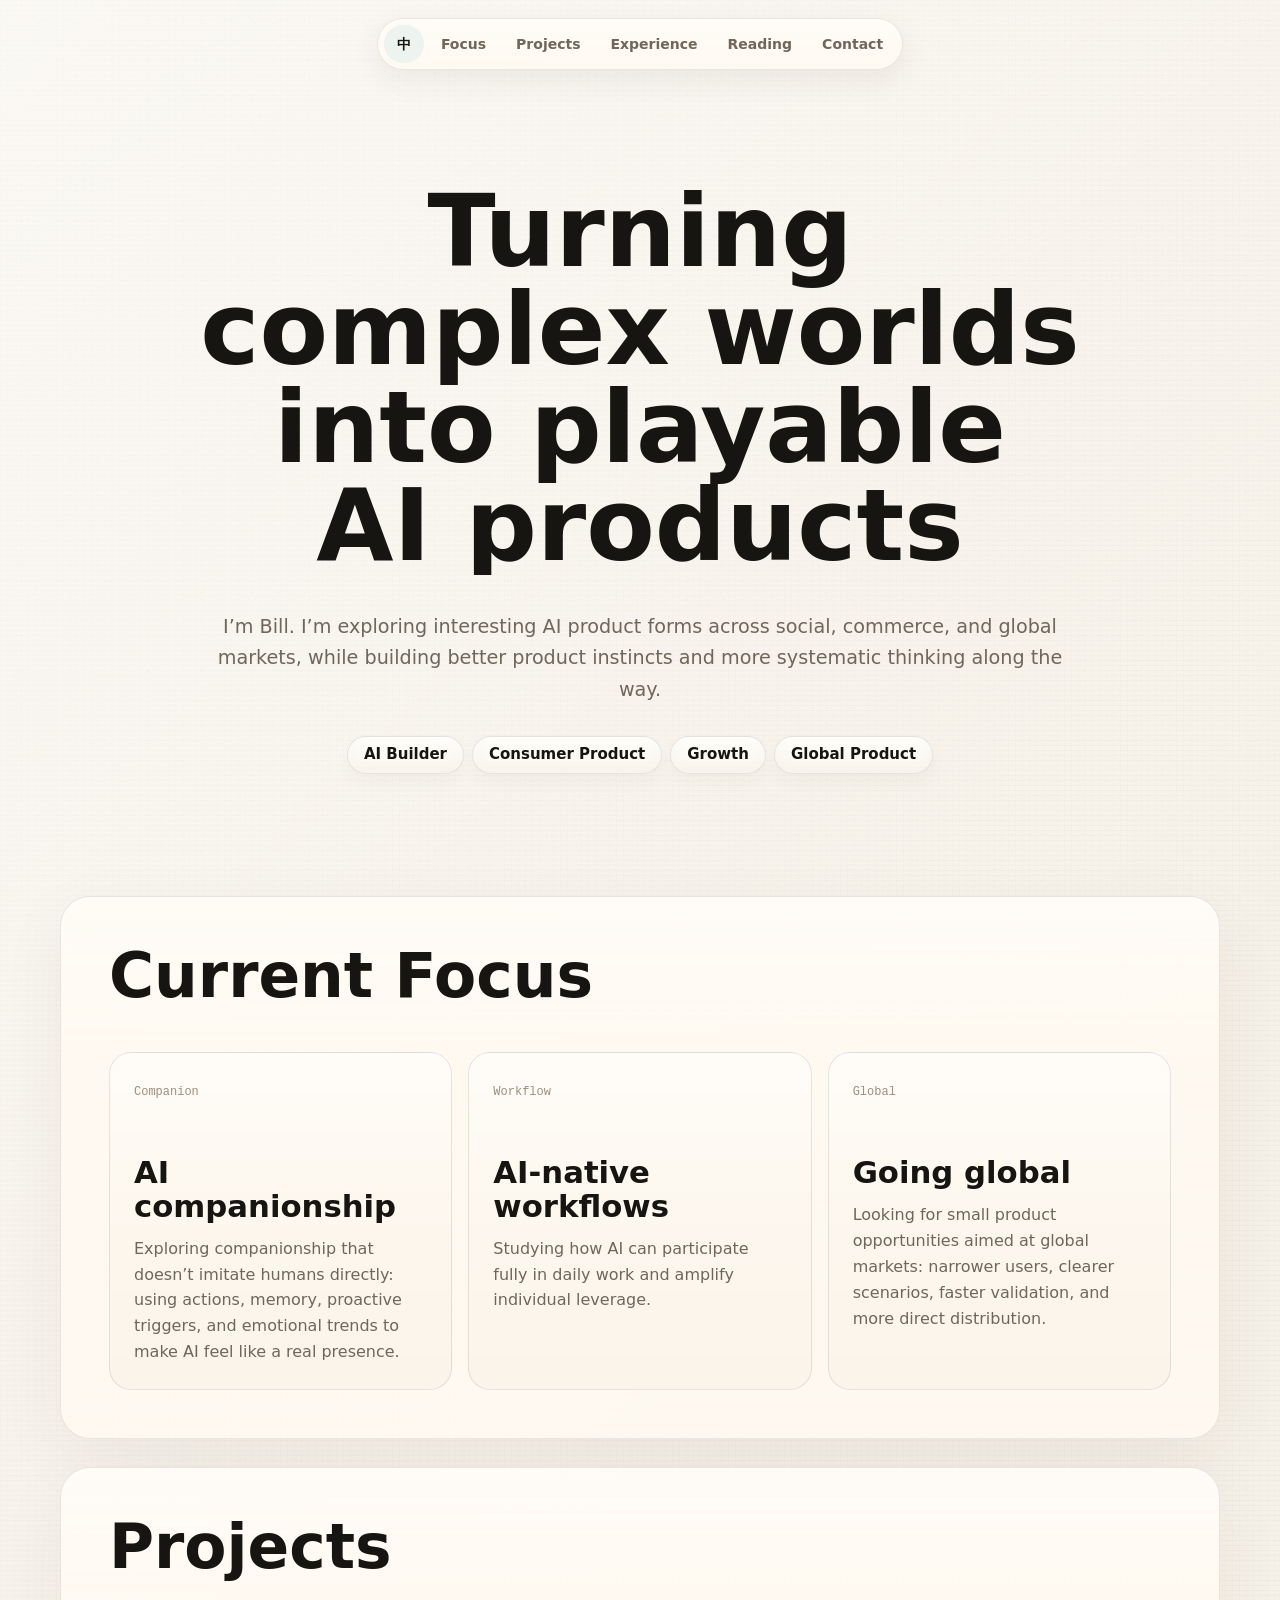
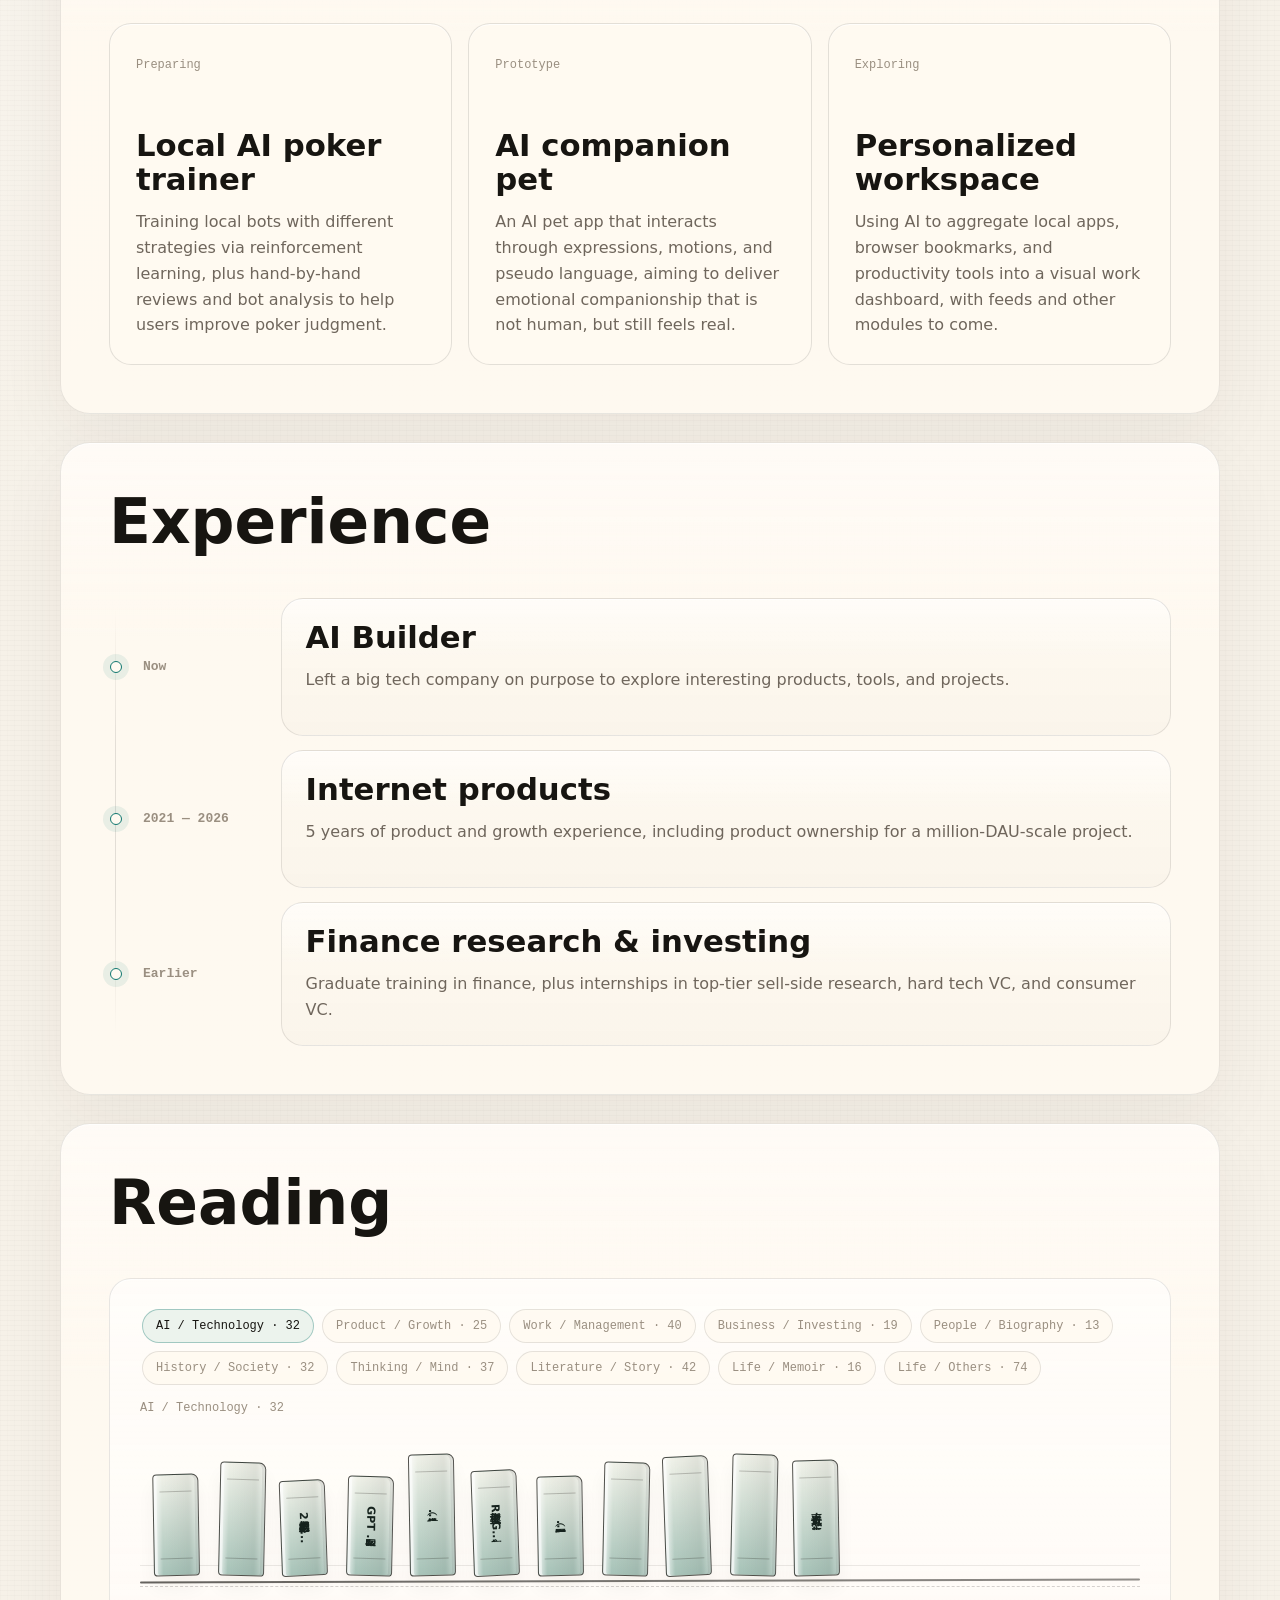
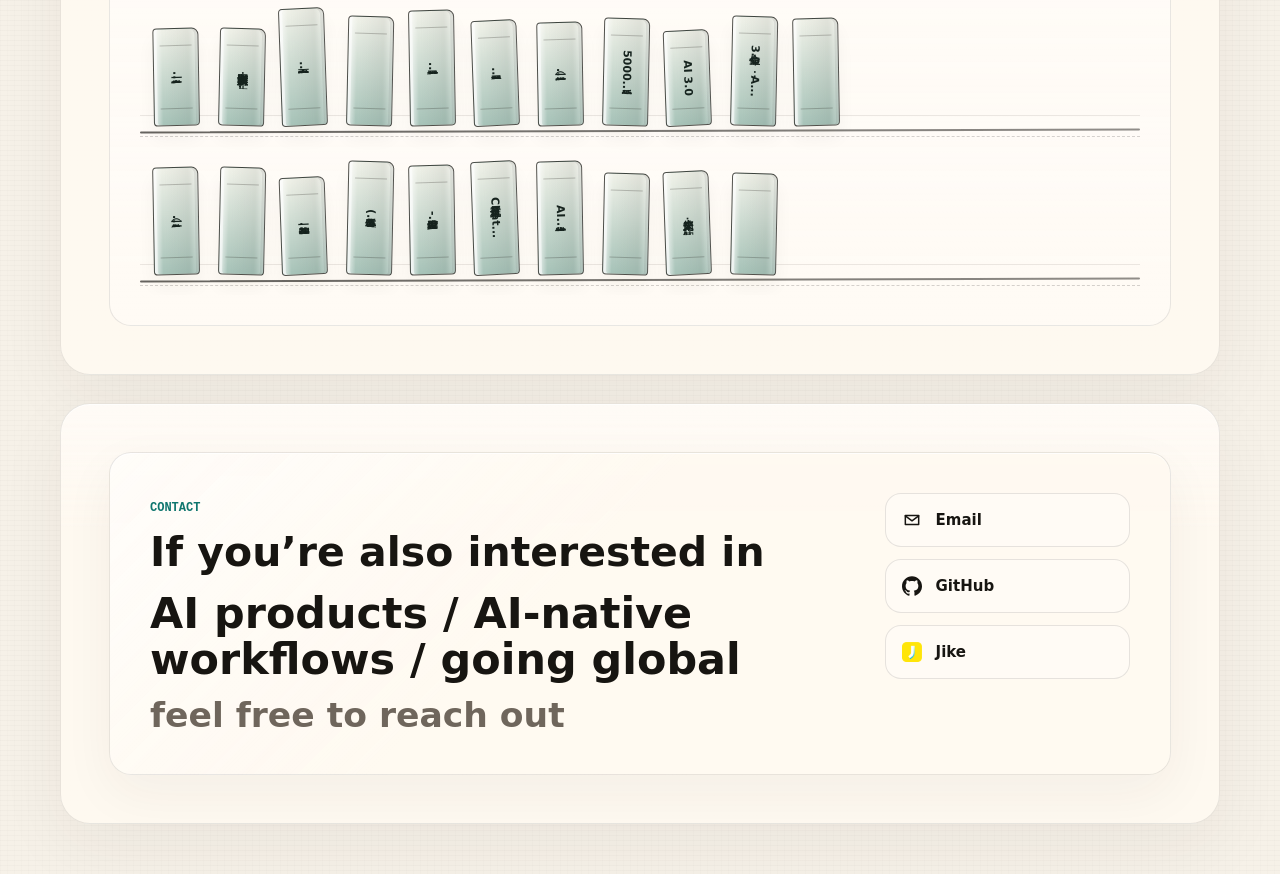
==== en/index.html @ 2a7257c2 "Add bilingual personal site" ====
<!doctype html>
<html lang="en">
  <head>
    <meta charset="utf-8">
    <meta name="viewport" content="width=device-width, initial-scale=1">
    <title>Bill</title>
    <meta name="description" content="Bill's personal site: AI product experiments, current focus, projects, reading, and working systems.">
    <meta name="theme-color" content="#f4f1ea">
    <meta property="og:title" content="Bill">
    <meta property="og:description" content="AI product experiments, current focus, projects, reading, and working systems.">
    <meta property="og:type" content="website">
    <meta property="og:url" content="https://billxfan.com/en/">
    <link rel="canonical" href="https://billxfan.com/en/">
    <link rel="alternate" hreflang="zh-CN" href="https://billxfan.com/">
    <link rel="alternate" hreflang="en" href="https://billxfan.com/en/">
    <link rel="icon" href="../assets/favicon-bill.svg?v=3" type="image/svg+xml">
    <link rel="stylesheet" href="../assets/styles.css?v=20260521-17">
    <script>
      const siteUrl = new URL(window.location.pathname.replace(/\/?$/, "/"), window.location.origin).href;
      document.querySelector('meta[property="og:url"]')?.setAttribute("content", siteUrl);
      document.querySelector('link[rel="canonical"]')?.setAttribute("href", siteUrl);
    </script>
    <script src="../assets/reading-data.js?v=20260521-14" defer></script>
    <script src="../assets/site.js?v=20260523-6" defer></script>
  </head>
  <body class="home-page" data-lang="en">
    <a class="skip-link" href="#main">Skip to content</a>
    <header class="site-header" data-elevates>
      <nav class="nav-shell nav-minimal" aria-label="Main navigation">
        <button class="menu-toggle" type="button" aria-label="Open navigation" aria-expanded="false" data-menu-toggle>
          <span></span>
          <span></span>
        </button>
        <div class="nav-links" data-nav-links>
          <button class="nav-lang-toggle" type="button" data-lang-toggle aria-label="切换到 中文">中</button>
          <a href="#focus">Focus</a>
          <a href="#projects">Projects</a>
          <a href="#experience">Experience</a>
          <a href="#reading">Reading</a>
          <a href="#contact">Contact</a>
        </div>
      </nav>
    </header>

    <main id="main" class="home-shell">
      <section class="pure-hero container reveal">
        <div class="hero-inner">
          <h1 class="shimmer-title">Turning complex worlds into playable AI products</h1>
          <p>I’m Bill. I’m exploring interesting AI product forms across social, commerce, and global markets, while building better product instincts and more systematic thinking along the way.</p>
          <div class="tag-list" aria-label="Personal tags">
            <span>AI Builder</span>
            <span>Consumer Product</span>
            <span>Growth</span>
            <span>Global Product</span>
          </div>
        </div>
      </section>

      <section id="focus" class="feature-block container reveal">
        <div class="block-head"><div><h2>Current Focus</h2></div></div>
        <div class="card-grid three">
          <article class="content-card">
            <span class="card-label">Companion</span>
            <h2>AI companionship</h2>
            <p>Exploring companionship that doesn’t imitate humans directly: using actions, memory, proactive triggers, and emotional trends to make AI feel like a real presence.</p>
          </article>
          <article class="content-card">
            <span class="card-label">Workflow</span>
            <h2>AI-native workflows</h2>
            <p>Studying how AI can participate fully in daily work and amplify individual leverage.</p>
          </article>
          <article class="content-card">
            <span class="card-label">Global</span>
            <h2>Going global</h2>
            <p>Looking for small product opportunities aimed at global markets: narrower users, clearer scenarios, faster validation, and more direct distribution.</p>
          </article>
        </div>
      </section>

      <section id="projects" class="feature-block container reveal">
        <div class="block-head"><div><h2>Projects</h2></div></div>
        <div class="card-grid projects">
          <article class="content-card project-card">
            <span class="card-label">Preparing</span>
            <h2>Local AI poker trainer</h2>
            <p>Training local bots with different strategies via reinforcement learning, plus hand-by-hand reviews and bot analysis to help users improve poker judgment.</p>
          </article>
          <article class="content-card project-card">
            <span class="card-label">Prototype</span>
            <h2>AI companion pet</h2>
            <p>An AI pet app that interacts through expressions, motions, and pseudo language, aiming to deliver emotional companionship that is not human, but still feels real.</p>
          </article>
          <article class="content-card project-card">
            <span class="card-label">Exploring</span>
            <h2>Personalized workspace</h2>
            <p>Using AI to aggregate local apps, browser bookmarks, and productivity tools into a visual work dashboard, with feeds and other modules to come.</p>
          </article>
        </div>
      </section>

      <section id="experience" class="feature-block container reveal">
        <div class="block-head"><div><h2>Experience</h2></div></div>
        <div class="vertical-timeline">
          <article class="timeline-item">
            <time>Now</time>
            <div class="content-card experience-card">
              <h2>AI Builder</h2>
              <p>Left a big tech company on purpose to explore interesting products, tools, and projects.</p>
            </div>
          </article>
          <article class="timeline-item">
            <time>2021 — 2026</time>
            <div class="content-card experience-card">
              <h2>Internet products</h2>
              <p>5 years of product and growth experience, including product ownership for a million-DAU-scale project.</p>
            </div>
          </article>
          <article class="timeline-item">
            <time>Earlier</time>
            <div class="content-card experience-card">
              <h2>Finance research & investing</h2>
              <p>Graduate training in finance, plus internships in top-tier sell-side research, hard tech VC, and consumer VC.</p>
            </div>
          </article>
        </div>
      </section>

      <section id="reading" class="feature-block reading-block container reveal">
        <div class="block-head"><div><h2>Reading</h2></div></div>
        <div class="reading-layout">
          <div class="reading-shelf" aria-label="Reading categories and books" data-reading-shelf>
            <div class="shelf-empty">Finished books are being organized</div>
          </div>
          <aside class="reading-card" data-reading-card aria-live="polite" hidden>
            <div class="reading-card-top">
              <div>
                <h3 data-reading-title></h3>
                <p data-reading-author></p>
                <em data-reading-meta></em>
              </div>
              <button class="note-close" type="button" aria-label="Close note card" data-note-close>×</button>
            </div>
            <div class="reading-note-scroll">
              <blockquote data-reading-note></blockquote>
            </div>
            <div class="note-controls">
              <button type="button" aria-label="Previous note" data-note-prev>←</button>
              <span data-note-count>1 / 1</span>
              <button type="button" aria-label="Next note" data-note-next>→</button>
            </div>
          </aside>
        </div>
      </section>

      <section id="contact" class="feature-block contact-block container reveal">
        <div class="contact-panel">
          <div>
            <span>Contact</span>
            <h2 class="contact-copy">
              <span>If you’re also interested in</span>
              <strong>AI products / AI-native workflows / going global</strong>
              <em>feel free to reach out</em>
            </h2>
          </div>
          <div class="contact-links icon-links">
            <a href="mailto:billxfan@gmail.com">
              <svg viewBox="0 0 24 24" aria-hidden="true"><path d="M4 6.5h16v11H4z"/><path d="m4 7 8 6 8-6"/></svg>
              Email
            </a>
            <a href="https://github.com/billxfan" rel="noreferrer">
              <svg class="brand-icon" viewBox="0 0 24 24" aria-hidden="true"><path d="M12 .297c-6.63 0-12 5.373-12 12 0 5.303 3.438 9.8 8.205 11.385.6.113.82-.258.82-.577 0-.285-.01-1.04-.015-2.04-3.338.724-4.042-1.61-4.042-1.61C4.422 18.07 3.633 17.7 3.633 17.7c-1.087-.744.084-.729.084-.729 1.205.084 1.838 1.236 1.838 1.236 1.07 1.835 2.809 1.305 3.495.998.108-.776.417-1.305.76-1.605-2.665-.3-5.466-1.332-5.466-5.93 0-1.31.465-2.38 1.235-3.22-.135-.303-.54-1.523.105-3.176 0 0 1.005-.322 3.3 1.23.96-.267 1.98-.399 3-.405 1.02.006 2.04.138 3 .405 2.28-1.552 3.285-1.23 3.285-1.23.645 1.653.24 2.873.12 3.176.765.84 1.23 1.91 1.23 3.22 0 4.61-2.805 5.625-5.475 5.92.42.36.81 1.096.81 2.22 0 1.606-.015 2.896-.015 3.286 0 .315.21.69.825.57C20.565 22.092 24 17.592 24 12.297c0-6.627-5.373-12-12-12"/></svg>
              GitHub
            </a>
            <a href="https://web.okjike.com/u/EE0752A1-158C-4353-B439-1A51A4B9B60F" rel="noreferrer">
              <img class="brand-icon" src="../assets/jike-icon.png" alt="" aria-hidden="true">
              Jike
            </a>
          </div>
        </div>
      </section>
    </main>

  </body>
</html>
---- assets/styles.css ----
:root {
  color-scheme: light;
  --bg: #f6f1e8;
  --paper: #fffaf1;
  --surface: #fffcf6;
  --surface-soft: #efe8dc;
  --ink: #171511;
  --muted: #6f665c;
  --quiet: #9a8f81;
  --line: rgba(24, 24, 27, 0.12);
  --line-soft: rgba(24, 24, 27, 0.07);
  --accent: #0f766e;
  --accent-soft: #e5f0ec;
  --wash: #f4f4f5;
  --mint: #dcead7;
  --clay: #eed4bf;
  --butter: #efe6b8;
  --radius: 22px;
  --radius-sm: 12px;
  --max: 1160px;
  --measure: 760px;
  --ease: cubic-bezier(0.23, 1, 0.32, 1);
}

* {
  box-sizing: border-box;
  cursor: default;
}

html {
  scroll-behavior: smooth;
}

body {
  margin: 0;
  min-width: 320px;
  background:
    linear-gradient(135deg, rgba(255,255,255,0.56), transparent 42%),
    repeating-linear-gradient(0deg, rgba(23,21,17,0.018) 0 1px, transparent 1px 5px),
    repeating-linear-gradient(90deg, rgba(23,21,17,0.012) 0 1px, transparent 1px 7px),
    var(--bg);
  color: var(--ink);
  font-family: ui-sans-serif, system-ui, -apple-system, BlinkMacSystemFont, "Segoe UI", sans-serif;
  font-size: 16px;
  line-height: 1.62;
  --cursor-x: 50vw;
  --cursor-y: 50vh;
}

body::before,
body::after {
  content: "";
  position: fixed;
  inset: 0;
  z-index: 0;
  pointer-events: none;
}

body::before {
  background: radial-gradient(
    300px circle at var(--cursor-x) var(--cursor-y),
    rgba(15, 118, 110, 0.16),
    rgba(210, 185, 142, 0.1) 34%,
    transparent 68%
  );
  opacity: 0;
  transition: opacity 180ms var(--ease);
  mix-blend-mode: normal;
}

body::after {
  opacity: 0.18;
  background-image:
    radial-gradient(circle at 20% 30%, rgba(23,21,17,0.22) 0 0.7px, transparent 0.8px),
    radial-gradient(circle at 70% 80%, rgba(23,21,17,0.14) 0 0.6px, transparent 0.7px);
  background-size: 18px 18px, 26px 26px;
  mix-blend-mode: multiply;
}

@media (hover: hover) {
  body:hover::before,
  body.cursor-active::before {
    opacity: 1;
  }
}

.site-header,
main,
.footer {
  position: relative;
  z-index: 1;
}

a {
  color: inherit;
  text-decoration: none;
}

a,
button {
  cursor: pointer;
}

p, h1, h2, h3 {
  margin-top: 0;
}

p {
  color: var(--muted);
}

p,
h1,
h2,
h3,
span,
time,
blockquote,
em,
strong {
  cursor: default;
}

.skip-link {
  position: fixed;
  left: 16px;
  top: 12px;
  z-index: 40;
  transform: translateY(-160%);
  background: var(--ink);
  color: var(--paper);
  padding: 10px 14px;
  border-radius: var(--radius-sm);
  font-weight: 700;
}

.skip-link:focus {
  transform: translateY(0);
}

.site-header {
  position: sticky;
  top: 0;
  z-index: 20;
  padding: 18px 24px 0;
  pointer-events: none;
}

.nav-shell {
  width: min(var(--max), 100%);
  margin: 0 auto;
  min-height: 56px;
  display: flex;
  align-items: center;
  justify-content: space-between;
  gap: 22px;
  border: 1px solid color-mix(in srgb, var(--line) 76%, transparent);
  border-radius: 999px;
  background:
    linear-gradient(180deg, rgba(255,255,255,0.5), transparent),
    color-mix(in srgb, var(--paper) 88%, transparent);
  backdrop-filter: blur(18px);
  padding: 7px;
  pointer-events: auto;
  box-shadow:
    0 10px 30px rgba(53, 44, 34, 0.07),
    inset 0 1px 0 rgba(255,255,255,0.76);
}

.nav-minimal {
  width: max-content;
  min-height: 50px;
  justify-content: center;
  padding: 6px;
}

.nav-minimal .nav-links {
  gap: 4px;
}

.brand {
  min-height: 42px;
  display: inline-flex;
  align-items: center;
  gap: 11px;
  padding: 0 12px 0 4px;
}

.brand-mark {
  width: 36px;
  height: 36px;
  display: grid;
  place-items: center;
  border-radius: 50%;
  background: var(--ink);
  color: var(--paper);
  font-size: 14px;
  font-weight: 760;
}

.brand-copy {
  display: grid;
  line-height: 1.12;
}

.brand-copy strong {
  font-weight: 720;
}

.brand-copy span {
  color: var(--quiet);
  font-size: 12px;
}

.nav-links {
  display: flex;
  align-items: center;
  gap: 2px;
}

.nav-links a {
  min-height: 38px;
  display: inline-flex;
  align-items: center;
  border: 0;
  border-radius: 999px;
  padding: 0 13px;
  background: transparent;
  color: var(--muted);
  font: inherit;
  font-size: 14px;
  font-weight: 560;
  transition: color 180ms var(--ease), background 180ms var(--ease), transform 180ms var(--ease), box-shadow 180ms var(--ease);
}

.nav-lang-toggle {
  min-height: 38px;
  display: inline-flex;
  align-items: center;
  border: 0;
  border-radius: 999px;
  padding: 0 13px;
  background: color-mix(in srgb, var(--accent-soft) 70%, var(--paper));
  color: var(--ink);
  font: inherit;
  font-size: 14px;
  font-weight: 650;
  transition: background 180ms var(--ease), transform 180ms var(--ease), box-shadow 180ms var(--ease);
}

.nav-lang-toggle:hover {
  background: color-mix(in srgb, var(--accent-soft) 84%, var(--paper));
  box-shadow: inset 0 0 0 1px color-mix(in srgb, var(--accent) 16%, transparent);
}

.nav-links a:hover,
.nav-links a[aria-current="page"] {
  color: var(--ink);
  background: color-mix(in srgb, var(--surface-soft) 80%, var(--paper));
  box-shadow: inset 0 0 0 1px color-mix(in srgb, var(--ink) 5%, transparent);
}

.menu-toggle {
  display: none;
  width: 42px;
  height: 42px;
  border: 0;
  border-radius: 999px;
  background: var(--surface-soft);
  position: relative;
}

.menu-toggle span {
  position: absolute;
  left: 12px;
  width: 18px;
  height: 2px;
  background: var(--ink);
  transition: transform 220ms var(--ease);
}

.menu-toggle span:first-child { transform: translateY(-4px); }
.menu-toggle span:last-child { transform: translateY(4px); }
.menu-toggle[aria-expanded="true"] span:first-child { transform: rotate(45deg); }
.menu-toggle[aria-expanded="true"] span:last-child { transform: rotate(-45deg); }

.container {
  width: min(var(--max), calc(100% - 56px));
  margin: 0 auto;
}

.home-shell {
  padding: 0 0 24px;
}

.pure-hero {
  min-height: calc(100svh - 74px);
  display: grid;
  align-content: center;
  justify-items: center;
  padding: clamp(28px, 5vh, 52px) 0 clamp(28px, 6vh, 60px);
  text-align: center;
}

.hero-inner {
  position: relative;
  width: min(100%, 880px);
}

.pure-hero h1 {
  margin: 0 auto;
  color: var(--ink);
  font-size: clamp(48px, 7.8vw, 108px);
  line-height: 0.98;
  letter-spacing: 0;
  font-weight: 760;
  text-wrap: balance;
}

.shimmer-title {
  position: relative;
  display: inline-block;
  overflow: hidden;
  color: var(--ink);
}

@supports (-webkit-background-clip: text) or (background-clip: text) {
  .shimmer-title {
    background-image: none;
    color: var(--ink);
  }
}

.shimmer-title::after {
  content: "";
  position: absolute;
  top: -18%;
  bottom: -18%;
  width: 22%;
  left: -32%;
  background: linear-gradient(
    90deg,
    transparent,
    rgba(255,255,255,0.76),
    rgba(15, 118, 110, 0.2),
    rgba(255,255,255,0.76),
    transparent
  );
  transform: skewX(-16deg);
  animation: visible-sweep 11.5s ease-in-out infinite;
  pointer-events: none;
  mix-blend-mode: overlay;
}

.pure-hero p {
  max-width: 920px;
  margin: 28px auto 0;
  color: var(--muted);
  font-size: clamp(17px, 1.5vw, 21px);
  line-height: 1.65;
}

.tag-list {
  display: flex;
  flex-wrap: wrap;
  justify-content: center;
  gap: 8px;
  margin-top: 30px;
}

.tag-list span {
  min-height: 38px;
  display: inline-flex;
  align-items: center;
  border: 1px solid color-mix(in srgb, var(--line) 88%, transparent);
  border-radius: 999px;
  background:
    linear-gradient(180deg, rgba(255,255,255,0.72), rgba(255,255,255,0.12)),
    color-mix(in srgb, var(--paper) 88%, var(--surface-soft));
  padding: 0 16px;
  color: var(--ink);
  font-size: 15px;
  font-weight: 590;
  box-shadow:
    0 8px 18px rgba(53,44,34,0.035),
    inset 0 1px 0 rgba(255,255,255,0.86),
    inset 0 -10px 18px rgba(53,44,34,0.025);
  transition: transform 260ms var(--ease), border-color 260ms var(--ease), background 260ms var(--ease), box-shadow 260ms var(--ease);
}

.tag-list span,
.card-label,
.shelf-category > span {
  user-select: none;
}

.feature-block {
  border: 1px solid color-mix(in srgb, var(--line) 82%, transparent);
  border-radius: calc(var(--radius) + 8px);
  background:
    linear-gradient(180deg, rgba(255,255,255,0.42), transparent 30%),
    color-mix(in srgb, var(--paper) 90%, transparent);
  padding: clamp(26px, 4vw, 48px);
  margin-bottom: 28px;
  box-shadow:
    0 22px 70px rgba(53, 44, 34, 0.055),
    inset 0 1px 0 rgba(255,255,255,0.68);
}

.block-head {
  display: block;
  margin-bottom: clamp(28px, 4vw, 44px);
}

.block-head > span {
  display: none;
}

.block-head h2 {
  max-width: 720px;
  margin-bottom: 10px;
  color: var(--ink);
  font-size: clamp(34px, 4.8vw, 64px);
  line-height: 1.02;
  font-weight: 740;
  letter-spacing: 0;
}

.block-head p {
  max-width: 1120px;
  margin: 0;
  font-size: 17px;
  white-space: nowrap;
}

.card-grid {
  display: grid;
  gap: 16px;
}

.card-grid.three {
  grid-template-columns: repeat(3, minmax(0, 1fr));
}

.card-grid.projects {
  grid-template-columns: repeat(3, minmax(0, 1fr));
}

.content-card {
  min-height: 250px;
  position: relative;
  overflow: hidden;
  border: 1px solid color-mix(in srgb, var(--line) 86%, transparent);
  border-radius: var(--radius);
  background:
    linear-gradient(180deg, rgba(255,255,255,0.52), transparent 44%),
    linear-gradient(180deg, color-mix(in srgb, var(--paper) 98%, transparent), color-mix(in srgb, var(--surface-soft) 30%, var(--paper))),
    var(--paper);
  padding: 24px;
  box-shadow: inset 0 1px 0 rgba(255,255,255,0.76);
  transition: transform 520ms var(--ease), border-color 360ms var(--ease), box-shadow 520ms var(--ease), background 520ms var(--ease);
}

.content-card::after {
  content: "";
  position: absolute;
  inset: auto 20px 18px;
  height: 1px;
  background: linear-gradient(90deg, transparent, color-mix(in srgb, var(--accent) 55%, transparent), transparent);
  opacity: 0;
  transform: scaleX(0.5);
  transition: opacity 420ms var(--ease), transform 420ms var(--ease);
}

.card-label {
  display: inline-flex;
  margin-bottom: 54px;
  color: var(--quiet);
  font-family: ui-monospace, SFMono-Regular, Menlo, Consolas, monospace;
  font-size: 12px;
}

.content-card h2 {
  margin-bottom: 12px;
  color: var(--ink);
  font-size: clamp(22px, 2.4vw, 32px);
  line-height: 1.1;
  font-weight: 700;
}

.content-card p {
  margin: 0;
  color: var(--muted);
}

.project-card-link {
  min-height: 310px;
  display: flex;
  flex-direction: column;
}

.project-card-link em {
  margin-top: auto;
  color: var(--accent);
  font-size: 14px;
  font-style: normal;
  font-weight: 650;
  transform: translateY(8px);
  opacity: 0;
  transition: opacity 320ms var(--ease), transform 320ms var(--ease);
}

.timeline-cards {
  display: grid;
  grid-template-columns: repeat(3, minmax(0, 1fr));
  gap: 16px;
}

.experience-card {
  min-height: 230px;
}

.experience-card time {
  display: block;
  margin-bottom: 52px;
  color: var(--quiet);
  font-family: ui-monospace, SFMono-Regular, Menlo, Consolas, monospace;
  font-size: 12px;
}

.vertical-timeline {
  position: relative;
  display: grid;
  gap: 14px;
  padding-left: 34px;
}

.vertical-timeline::before {
  content: "";
  position: absolute;
  left: 6px;
  top: 10px;
  bottom: 10px;
  width: 1px;
  background: linear-gradient(180deg, transparent, var(--line), var(--line), transparent);
}

.timeline-item {
  position: relative;
  display: grid;
  grid-template-columns: 112px minmax(0, 1fr);
  gap: clamp(14px, 2vw, 28px);
  align-items: center;
}

.timeline-item::before {
  content: "";
  position: absolute;
  left: -33px;
  top: 50%;
  width: 10px;
  height: 10px;
  border: 1px solid var(--accent);
  border-radius: 999px;
  background: var(--paper);
  box-shadow: 0 0 0 7px color-mix(in srgb, var(--accent) 9%, transparent);
  transform: translateY(-50%);
}

.timeline-item time {
  position: static;
  white-space: nowrap;
  text-align: left;
  justify-self: start;
  align-self: center;
  width: 100%;
  color: var(--quiet);
  font-family: ui-monospace, SFMono-Regular, Menlo, Consolas, monospace;
  font-size: 13px;
  font-weight: 650;
  line-height: 1.4;
  padding-top: 0;
}

.vertical-timeline .experience-card {
  min-height: 138px;
  padding: 22px 24px;
}

.vertical-timeline .experience-card h2 {
  max-width: none;
}

.bookshelf-block {
  overflow: visible;
}

.bookshelf-stage {
  position: relative;
  min-height: 390px;
  display: grid;
  align-items: end;
  border: 1px solid var(--line);
  border-radius: var(--radius);
  background:
    linear-gradient(180deg, color-mix(in srgb, var(--surface-soft) 48%, transparent), transparent),
    var(--paper);
  padding: 52px clamp(20px, 4vw, 56px) 70px;
}

.bookshelf-stage::after {
  content: "";
  position: absolute;
  top: 0;
  right: 0;
  bottom: 0;
  width: 82px;
  border-radius: 0 var(--radius) var(--radius) 0;
  background: linear-gradient(90deg, transparent, var(--paper));
  pointer-events: none;
  opacity: 0;
}

.shelf-drawing {
  position: absolute;
  inset: 30px 34px auto;
  height: 150px;
  pointer-events: none;
  opacity: 0.38;
}

.shelf-drawing span {
  position: absolute;
  border: 1px solid var(--line);
  border-radius: 999px;
}

.shelf-drawing span:first-child {
  left: 0;
  right: 0;
  top: 52px;
}

.shelf-drawing span:last-child {
  width: 46%;
  right: 6%;
  top: 0;
  transform: rotate(-3deg);
}

.book-row {
  position: relative;
  z-index: 2;
  display: flex;
  justify-content: center;
  align-items: end;
  gap: clamp(10px, 2vw, 18px);
  min-height: 220px;
  perspective: 1000px;
}

.book {
  --w: 56px;
  position: relative;
  width: var(--w);
  height: var(--h);
  border-radius: 6px 10px 8px 5px;
  background:
    linear-gradient(90deg, rgba(255,255,255,0.18), transparent 18%, rgba(0,0,0,0.16) 72%, rgba(255,255,255,0.14)),
    linear-gradient(135deg, var(--book), var(--spine));
  box-shadow:
    inset 7px 0 0 rgba(255,255,255,0.08),
    inset -7px 0 0 rgba(0,0,0,0.16),
    0 22px 34px rgba(24, 24, 27, 0.12);
  transform-style: preserve-3d;
  transform-origin: bottom center;
  cursor: default;
  transition: transform 620ms var(--ease), box-shadow 620ms var(--ease), filter 620ms var(--ease);
}

.book::before,
.book::after {
  content: "";
  position: absolute;
  left: 8px;
  right: 8px;
  height: 1px;
  background: rgba(255,255,255,0.25);
}

.book::before { top: 13px; }
.book::after { bottom: 13px; }

.book > span {
  position: absolute;
  inset: 14px 0;
  display: flex;
  align-items: center;
  justify-content: center;
  writing-mode: vertical-rl;
  color: rgba(255,255,255,0.9);
  font-size: 12px;
  font-weight: 700;
  letter-spacing: 0;
  text-shadow: 0 1px 8px rgba(0,0,0,0.2);
}

.book-tip {
  position: absolute;
  left: 50%;
  bottom: calc(100% + 18px);
  width: max-content;
  max-width: 240px;
  transform: translateX(-50%) translateY(12px) rotateX(-10deg);
  transform-origin: bottom center;
  opacity: 0;
  pointer-events: none;
  border: 1px solid color-mix(in srgb, var(--ink) 12%, transparent);
  border-radius: 14px;
  background: var(--ink);
  color: var(--paper);
  padding: 12px 14px 18px;
  box-shadow: 0 18px 46px rgba(24, 24, 27, 0.18);
  transition: opacity 260ms var(--ease), transform 360ms var(--ease);
}

.book-tip::before,
.book-tip::after {
  content: "";
  position: absolute;
  left: 14px;
  bottom: 9px;
  height: 3px;
  border-radius: 999px;
}

.book-tip::before {
  right: 14px;
  background: rgba(255,255,255,0.18);
}

.book-tip::after {
  width: calc((100% - 28px) * var(--progress));
  background: var(--paper);
}

.book-tip strong,
.book-tip em {
  display: block;
}

.book-tip strong {
  font-size: 13px;
  line-height: 1.3;
}

.book-tip em {
  margin-top: 5px;
  color: color-mix(in srgb, var(--paper) 70%, transparent);
  font-size: 12px;
  font-style: normal;
}

.wood-shelf {
  position: relative;
  z-index: 1;
  height: 18px;
  margin: -4px auto 0;
  width: min(100%, 720px);
  border-radius: 8px;
  background:
    linear-gradient(180deg, rgba(255,255,255,0.4), transparent 30%),
    linear-gradient(90deg, #c99b6c, #b9824f 42%, #d7af7d);
  box-shadow: 0 18px 26px rgba(74, 46, 24, 0.13);
}

.reading-block {
  overflow: hidden;
}

.reading-layout {
  position: relative;
  display: grid;
  grid-template-columns: 1fr;
  gap: clamp(14px, 3vw, 24px);
  align-items: stretch;
}

.reading-shelf {
  position: relative;
  display: grid;
  grid-template-rows: auto 1fr;
  gap: 10px;
  min-height: 0;
  height: auto;
  overflow-x: hidden;
  overflow-y: hidden;
  overscroll-behavior: contain;
  border: 1px solid color-mix(in srgb, var(--line) 82%, transparent);
  border-radius: var(--radius);
  background:
    linear-gradient(180deg, rgba(255,255,255,0.42), transparent),
    color-mix(in srgb, var(--surface) 78%, transparent);
  padding: clamp(18px, 3vw, 30px);
  box-shadow: inset 0 1px 0 rgba(255,255,255,0.7);
  scrollbar-width: thin;
  scrollbar-color: color-mix(in srgb, var(--ink) 24%, transparent) transparent;
}

.reading-shelf::-webkit-scrollbar {
  width: 9px;
}

.reading-shelf::-webkit-scrollbar-track {
  background: transparent;
}

.reading-shelf::-webkit-scrollbar-thumb {
  border: 3px solid transparent;
  border-radius: 999px;
  background: color-mix(in srgb, var(--ink) 22%, transparent);
  background-clip: padding-box;
}

.reading-tabs {
  display: flex;
  flex-wrap: wrap;
  gap: 8px;
  overflow-x: auto;
  padding: 0 2px 4px;
  scrollbar-width: none;
}

.reading-tabs::-webkit-scrollbar {
  display: none;
}

.reading-tab {
  min-height: 34px;
  flex: 0 0 auto;
  border: 1px solid color-mix(in srgb, var(--line) 88%, transparent);
  border-radius: 999px;
  background: color-mix(in srgb, var(--paper) 82%, transparent);
  color: var(--quiet);
  cursor: pointer;
  font: inherit;
  font-family: ui-monospace, SFMono-Regular, Menlo, Consolas, monospace;
  font-size: 12px;
  padding: 0 13px;
  transition: transform 220ms var(--ease), color 220ms var(--ease), border-color 220ms var(--ease), background 220ms var(--ease);
}

.reading-tab.active {
  border-color: color-mix(in srgb, var(--accent) 34%, transparent);
  background: color-mix(in srgb, var(--accent-soft) 72%, var(--paper));
  color: var(--ink);
}

.reading-stage {
  min-width: 0;
  min-height: 0;
  overflow: hidden;
  height: auto;
  padding-top: 0;
}

.shelf-category {
  display: grid;
  grid-template-rows: auto 1fr;
  gap: 12px;
  height: 100%;
  min-width: 0;
}

.shelf-category[hidden] {
  display: none;
}

.shelf-category > span {
  color: var(--quiet);
  font-family: ui-monospace, SFMono-Regular, Menlo, Consolas, monospace;
  font-size: 12px;
}

.sketch-shelf {
  position: relative;
  display: flex;
  flex-direction: column;
  justify-content: space-between;
  gap: 0;
  height: 100%;
  min-height: 700px;
  padding: 36px 0 18px;
  overflow-x: auto;
  overflow-y: hidden;
  scrollbar-width: thin;
  scrollbar-color: color-mix(in srgb, var(--ink) 24%, transparent) transparent;
  perspective: 900px;
}

.sketch-shelf::-webkit-scrollbar {
  height: 9px;
}

.sketch-shelf::-webkit-scrollbar-track {
  background: transparent;
}

.sketch-shelf::-webkit-scrollbar-thumb {
  border: 3px solid transparent;
  border-radius: 999px;
  background: color-mix(in srgb, var(--ink) 22%, transparent);
  background-clip: padding-box;
}

.shelf-row {
  position: relative;
  width: max-content;
  min-width: 100%;
  display: flex;
  align-items: flex-end;
  min-height: 160px;
  padding: 0 14px 0;
  flex: 1 1 0;
}

.shelf-row::before,
.shelf-row::after,
.shelf-line {
  content: "";
  position: absolute;
  left: 0;
  right: 0;
  pointer-events: none;
}

.shelf-row::before {
  bottom: 6px;
  height: 2px;
  border-radius: 999px;
  background: linear-gradient(90deg, color-mix(in srgb, var(--ink) 66%, transparent), color-mix(in srgb, var(--ink) 48%, transparent));
  transform: rotate(-0.18deg);
}

.shelf-row::after {
  bottom: 1px;
  height: 1px;
  border-bottom: 1px dashed color-mix(in srgb, var(--ink) 18%, transparent);
}

.shelf-line {
  bottom: 30px;
  height: 1px;
  border-bottom: 1px solid color-mix(in srgb, var(--ink) 13%, transparent);
  opacity: 0.65;
}

.shelf-rail {
  position: relative;
  z-index: 1;
  display: flex;
  align-items: flex-end;
  justify-content: flex-start;
  gap: clamp(10px, 1.35vw, 18px);
  width: max-content;
  min-width: 100%;
  padding-bottom: 24px;
}

.sketch-book {
  --h: 136px;
  --tone: var(--accent);
  position: relative;
  z-index: 1;
  width: clamp(40px, 3.7vw, 52px);
  flex: 0 0 clamp(40px, 3.7vw, 52px);
  height: var(--h);
  display: flex;
  align-items: center;
  justify-content: center;
  border: 1.25px solid color-mix(in srgb, var(--ink) 72%, transparent);
  border-radius: 4px 7px 4px 4px;
  background:
    linear-gradient(90deg, rgba(255,255,255,0.72), transparent 19%, color-mix(in srgb, var(--ink) 7%, transparent) 78%, rgba(255,255,255,0.28)),
    linear-gradient(180deg, color-mix(in srgb, var(--paper) 94%, var(--tone)), color-mix(in srgb, var(--surface-soft) 68%, var(--tone)));
  color: color-mix(in srgb, var(--ink) 86%, var(--tone));
  cursor: pointer;
  font: inherit;
  font-size: 12px;
  font-weight: 720;
  line-height: 1.1;
  writing-mode: vertical-rl;
  text-orientation: mixed;
  transform: rotate(var(--lean, -1deg)) skewY(var(--skew, -0.6deg));
  transform-origin: bottom center;
  box-shadow:
    inset 3px 0 0 rgba(255,255,255,0.52),
    inset -3px 0 0 color-mix(in srgb, var(--ink) 8%, transparent),
    0 12px 18px rgba(53,44,34,0.045);
  transition: transform 360ms var(--ease), box-shadow 360ms var(--ease), background 360ms var(--ease), border-color 360ms var(--ease);
}

.sketch-book span {
  display: block;
  max-height: 7.4em;
  overflow: hidden;
  text-align: center;
  word-break: keep-all;
  white-space: nowrap;
}

.sketch-book:nth-child(2n) {
  --lean: 1.2deg;
  --skew: 0.5deg;
}

.sketch-book:nth-child(3n) {
  --lean: -2deg;
  --skew: -0.8deg;
}

.sketch-book::before,
.sketch-book::after {
  content: "";
  position: absolute;
  left: 6px;
  right: 6px;
  height: 1px;
  background: color-mix(in srgb, var(--ink) 23%, transparent);
}

.sketch-book::before {
  top: 16px;
}

.sketch-book::after {
  bottom: 16px;
}

.sketch-book.active {
  border-color: color-mix(in srgb, var(--tone) 68%, var(--ink));
  background:
    linear-gradient(90deg, rgba(255,255,255,0.74), transparent 19%, color-mix(in srgb, var(--tone) 18%, transparent) 100%),
    linear-gradient(180deg, color-mix(in srgb, var(--paper) 82%, var(--tone)), color-mix(in srgb, var(--surface-soft) 54%, var(--tone)));
  box-shadow:
    inset 3px 0 0 rgba(255,255,255,0.58),
    inset -3px 0 0 color-mix(in srgb, var(--ink) 8%, transparent),
    0 18px 28px rgba(53,44,34,0.095);
}

.reading-card {
  position: absolute;
  right: clamp(20px, 4vw, 42px);
  top: clamp(34px, 6vw, 60px);
  z-index: 6;
  width: min(360px, calc(100% - 40px));
  height: 386px;
  min-height: 386px;
  max-height: 386px;
  display: flex;
  flex-direction: column;
  border: 1px solid color-mix(in srgb, var(--line) 86%, transparent);
  border-radius: var(--radius);
  background:
    linear-gradient(180deg, rgba(255,255,255,0.78), transparent 44%),
    color-mix(in srgb, var(--paper) 99%, var(--surface));
  padding: clamp(22px, 3vw, 30px);
  box-shadow: 0 30px 86px rgba(53,44,34,0.2), inset 0 1px 0 rgba(255,255,255,0.9);
  transform-origin: 24% 18%;
  opacity: 0;
  pointer-events: none;
  transform: translate3d(26px, 22px, 0) rotate(-4deg) scale(0.95);
  transition: transform 420ms var(--ease), opacity 260ms var(--ease), box-shadow 420ms var(--ease);
}

.reading-card[hidden] {
  display: none;
}

.reading-card.is-open {
  opacity: 1;
  pointer-events: auto;
  transform: translate3d(0, 0, 0) rotate(-0.8deg) scale(1);
}

.reading-card-top {
  display: flex;
  justify-content: space-between;
  gap: 18px;
  align-items: flex-start;
}

.note-close {
  width: 34px;
  height: 34px;
  flex: 0 0 auto;
  border: 1px solid var(--line);
  border-radius: 999px;
  background: color-mix(in srgb, var(--paper) 80%, transparent);
  color: var(--muted);
  cursor: pointer;
  font: inherit;
  font-size: 20px;
  line-height: 1;
}

.contact-panel > div > span {
  color: var(--accent);
  font-family: ui-monospace, SFMono-Regular, Menlo, Consolas, monospace;
  font-size: 12px;
  font-weight: 680;
  text-transform: uppercase;
}

.reading-card h3 {
  margin: 0 0 4px;
  color: var(--ink);
  font-size: clamp(18px, 1.7vw, 22px);
  line-height: 1.06;
  font-weight: 720;
}

.reading-card p {
  margin-bottom: 4px;
}

.reading-card em {
  display: block;
  color: var(--quiet);
  font-style: normal;
  font-size: 13px;
}

.reading-note-scroll {
  position: relative;
  min-height: 0;
  flex: 1;
  margin: 12px 0 52px;
  border: 1px solid color-mix(in srgb, var(--line) 84%, transparent);
  border-radius: var(--radius-sm);
  background: color-mix(in srgb, var(--surface) 82%, var(--paper));
  padding: 10px 15px 12px 14px;
  overflow-y: auto;
  overscroll-behavior: contain;
  scrollbar-width: thin;
  scrollbar-gutter: stable;
  scrollbar-color: color-mix(in srgb, var(--ink) 34%, transparent) transparent;
}

.reading-note-scroll.is-scrollable::before {
  content: "";
  position: sticky;
  top: 10px;
  float: right;
  width: 4px;
  height: 44px;
  margin-right: -13px;
  border-radius: 999px;
  background: linear-gradient(
    180deg,
    color-mix(in srgb, var(--accent) 44%, transparent),
    color-mix(in srgb, var(--ink) 22%, transparent)
  );
  pointer-events: none;
}

.reading-note-scroll::-webkit-scrollbar {
  width: 8px;
}

.reading-note-scroll::-webkit-scrollbar-track {
  background: transparent;
}

.reading-note-scroll::-webkit-scrollbar-thumb {
  border: 2px solid transparent;
  border-radius: 999px;
  background: color-mix(in srgb, var(--ink) 34%, transparent);
  background-clip: padding-box;
}

.reading-card blockquote {
  margin: 0;
  color: var(--ink);
  font-size: 14px;
  line-height: 1.72;
}

.note-controls {
  position: absolute;
  left: clamp(22px, 3vw, 30px);
  right: clamp(22px, 3vw, 30px);
  bottom: clamp(14px, 2vw, 18px);
  display: flex;
  align-items: center;
  justify-content: space-between;
  border-top: 1px solid var(--line);
  padding-top: 10px;
}

.reading-card,
.reading-card *,
.sketch-book,
.sketch-book *,
.tag-list span,
.card-label {
  cursor: default;
}

.note-controls button,
.note-close,
.reading-tab,
.contact-links a,
.nav-links a,
.menu-toggle,
a[href],
button {
  cursor: pointer;
}

.note-controls button {
  width: 38px;
  height: 38px;
  border: 1px solid var(--line);
  border-radius: 999px;
  background: color-mix(in srgb, var(--paper) 84%, transparent);
  color: var(--ink);
  font: inherit;
  font-size: 17px;
}

.note-controls button:disabled {
  opacity: 0.34;
  cursor: default;
}

.note-controls span {
  color: var(--quiet);
  font-family: ui-monospace, SFMono-Regular, Menlo, Consolas, monospace;
  font-size: 12px;
}

@media (min-width: 861px) {
  .reading-shelf {
    min-height: clamp(620px, 72vh, 760px);
  }

  .reading-stage {
    overflow: visible;
  }

  .shelf-category {
    gap: 8px;
  }

  .sketch-shelf {
    min-height: clamp(360px, 52vh, 450px);
    padding: 12px 0 8px;
    justify-content: space-evenly;
  }

  .shelf-row {
    min-height: clamp(110px, 12vh, 136px);
  }

  .shelf-line {
    bottom: 22px;
  }

  .shelf-rail {
    gap: clamp(12px, 1.4vw, 18px);
    padding-bottom: 12px;
  }

  .sketch-book {
    --h: clamp(108px, 12vh, 132px);
    width: clamp(40px, 3.6vw, 48px);
    flex: 0 0 clamp(40px, 3.6vw, 48px);
    font-size: 11px;
  }

  .sketch-book span {
    max-height: 6.8em;
  }
}

.contact-panel {
  display: grid;
  grid-template-columns: minmax(0, 0.74fr) minmax(240px, 0.26fr);
  gap: 36px;
  border: 1px solid color-mix(in srgb, var(--line) 82%, transparent);
  border-radius: var(--radius);
  background:
    linear-gradient(135deg, rgba(255,255,255,0.62), transparent 42%),
    color-mix(in srgb, var(--paper) 92%, transparent);
  padding: clamp(24px, 4vw, 40px);
  box-shadow: 0 18px 52px rgba(53,44,34,0.05), inset 0 1px 0 rgba(255,255,255,0.76);
}

.contact-panel h2 {
  max-width: 820px;
  margin: 12px 0 0;
  color: var(--ink);
  line-height: 1.04;
}

.contact-copy {
  display: grid;
  gap: clamp(10px, 1.5vw, 16px);
}

.contact-copy span,
.contact-copy strong,
.contact-copy em {
  display: block;
  font-style: normal;
  letter-spacing: 0;
}

.contact-copy span {
  font-size: clamp(27px, 3.2vw, 48px);
  font-weight: 690;
}

.contact-copy strong {
  max-width: none;
  font-size: clamp(30px, 3.35vw, 54px);
  font-weight: 760;
  line-height: 1.08;
  text-wrap: balance;
  overflow-wrap: anywhere;
}

.contact-copy em {
  color: var(--muted);
  font-size: clamp(24px, 2.7vw, 40px);
  font-weight: 640;
}

.footer {
  display: none;
}

.contact-links {
  display: grid;
  align-content: start;
  justify-content: stretch;
  gap: 12px;
}

.contact-links a {
  min-height: 54px;
  display: inline-flex;
  align-items: center;
  justify-content: space-between;
  gap: 14px;
  border: 1px solid color-mix(in srgb, var(--line) 86%, transparent);
  border-radius: 16px;
  background: color-mix(in srgb, var(--surface) 78%, transparent);
  padding: 0 16px;
  color: var(--ink);
  font-size: 15px;
  font-weight: 620;
  transition: transform 260ms var(--ease), border-color 260ms var(--ease), background 260ms var(--ease), color 260ms var(--ease);
}

.icon-links a {
  justify-content: flex-start;
}

.icon-links svg {
  width: 20px;
  height: 20px;
  flex: 0 0 auto;
  fill: none;
  stroke: currentColor;
  stroke-width: 1.8;
  stroke-linecap: round;
  stroke-linejoin: round;
}

.brand-icon {
  width: 20px;
  height: 20px;
  flex: 0 0 auto;
  object-fit: contain;
}

.icon-links a:nth-child(2) svg,
.brand-icon {
  fill: currentColor;
  stroke: none;
}

.section-pad {
  padding: 76px 0;
}

.section-pad.compact {
  padding: 50px 0;
}

.hero {
  padding-top: 96px;
}

.hero-grid {
  display: grid;
  grid-template-columns: minmax(0, 1.35fr) minmax(280px, 0.65fr);
  gap: 56px;
  align-items: end;
}

.refined-hero {
  grid-template-columns: minmax(0, 0.58fr) minmax(360px, 0.42fr);
  align-items: start;
}

.anchor-hero {
  min-height: 590px;
}

.hero-copy,
.page-hero {
  max-width: 920px;
}

.hero h1,
.page-hero h1 {
  max-width: 760px;
  font-size: clamp(42px, 6.2vw, 88px);
  line-height: 1.02;
  letter-spacing: 0;
  margin-bottom: 24px;
  font-weight: 760;
  text-wrap: balance;
}

.page-hero h1 {
  font-size: clamp(38px, 4.7vw, 60px);
  line-height: 1.08;
}

.hero-lede,
.page-hero p {
  max-width: 650px;
  font-size: clamp(16px, 1.2vw, 19px);
  line-height: 1.55;
}

.studio-hero {
  min-height: 620px;
  display: flex;
  align-items: center;
  padding-bottom: 70px;
}

.studio-hero-grid {
  display: grid;
  grid-template-columns: minmax(0, 0.61fr) minmax(320px, 0.39fr);
  gap: clamp(34px, 7vw, 96px);
  align-items: end;
}

.edition {
  width: max-content;
  max-width: 100%;
  border-bottom: 1px solid var(--line);
  padding-bottom: 8px;
  color: var(--accent);
  font-family: ui-monospace, SFMono-Regular, Menlo, Consolas, monospace;
  font-size: 12px;
  font-weight: 650;
  letter-spacing: 0;
  text-transform: uppercase;
}

.hero-brief {
  border-top: 1px solid var(--line);
  padding-top: 22px;
}

.hero-brief p {
  margin-bottom: 0;
  font-size: 17px;
}

.eyebrow {
  display: inline-flex;
  align-items: center;
  min-height: 30px;
  border: 1px solid var(--line);
  border-radius: 999px;
  padding: 0 11px;
  color: var(--accent);
  background: var(--paper);
  font-size: 12px;
  font-weight: 660;
  margin-bottom: 20px;
}

.hero-actions {
  display: flex;
  flex-wrap: wrap;
  gap: 10px;
  margin-top: 34px;
}

.compact-steps {
  grid-template-columns: repeat(2, minmax(0, 1fr));
}

.button {
  min-height: 46px;
  display: inline-flex;
  align-items: center;
  gap: 10px;
  border-radius: 999px;
  padding: 0 16px 0 18px;
  border: 1px solid var(--line);
  background: var(--paper);
  color: var(--ink);
  font-weight: 660;
  transition: transform 180ms var(--ease), background 180ms var(--ease), border-color 180ms var(--ease);
}

.button:hover {
  border-color: color-mix(in srgb, var(--ink) 26%, transparent);
  transform: translateY(-2px);
}

.button:active {
  transform: translateY(0) scale(0.985);
}

.button.primary {
  background: var(--ink);
  border-color: var(--ink);
  color: var(--paper);
}

.button.secondary {
  background: transparent;
}

.button-icon {
  width: 26px;
  height: 26px;
  display: grid;
  place-items: center;
  border-radius: 50%;
  background: color-mix(in srgb, currentColor 12%, transparent);
}

.lab-panel,
.card,
.project-card,
.library-card,
.os-board,
.writing-item,
.timeline article {
  border: 1px solid var(--line);
  border-radius: var(--radius);
  background: var(--paper);
}

.lab-panel {
  padding: 22px;
  display: grid;
  gap: 28px;
}

.hero-status {
  margin-top: 18px;
}

.panel-header {
  display: flex;
  align-items: center;
  gap: 10px;
  color: var(--accent);
  font-size: 13px;
  font-weight: 700;
}

.pulse-dot {
  width: 8px;
  height: 8px;
  border-radius: 999px;
  background: var(--accent);
}

.status-list {
  margin: 0;
  display: grid;
  gap: 0;
}

.status-list div {
  border-top: 1px solid var(--line-soft);
  padding: 16px 0;
}

.status-list div:last-child {
  padding-bottom: 0;
}

.status-list dt {
  color: var(--quiet);
  font-size: 12px;
  font-weight: 680;
}

.status-list dd {
  margin: 5px 0 0;
  color: var(--ink);
  font-size: 15px;
  line-height: 1.45;
}

.section-head {
  display: grid;
  grid-template-columns: minmax(180px, 0.28fr) minmax(0, 0.72fr);
  gap: 32px;
  align-items: start;
  margin-bottom: 24px;
}

.section-head .eyebrow {
  margin: 0;
  justify-self: start;
}

.section-head h2 {
  font-size: clamp(30px, 4vw, 52px);
  line-height: 1.06;
  margin-bottom: 12px;
  font-weight: 700;
}

.section-head p {
  max-width: 640px;
}

.focus-grid,
.uses-grid,
.now-grid {
  display: grid;
  grid-template-columns: repeat(3, minmax(0, 1fr));
  gap: 14px;
}

.card {
  min-height: 220px;
  padding: 22px;
}

.card h2,
.card h3 {
  max-width: 18rem;
  line-height: 1.12;
  margin: 18px 0 12px;
  font-size: 22px;
  font-weight: 700;
}

.focus-card a,
.inline-link {
  color: var(--ink);
  display: inline-flex;
  margin-top: 10px;
  border-bottom: 1px solid var(--line);
  font-weight: 650;
}

.tag,
.status {
  display: inline-flex;
  align-items: center;
  min-height: 25px;
  border-radius: 999px;
  padding: 0 9px;
  color: var(--accent);
  background: var(--accent-soft);
  font-size: 12px;
  font-weight: 650;
}

.pathway-section {
  padding: 0 0 64px;
}

.pathway-list {
  border-top: 1px solid var(--line);
}

.pathway-row {
  min-height: 112px;
  display: grid;
  grid-template-columns: 64px 0.28fr minmax(0, 1fr) 32px;
  gap: 24px;
  align-items: center;
  border-bottom: 1px solid var(--line);
  color: var(--ink);
  transition: background 180ms var(--ease), padding 180ms var(--ease);
}

.pathway-row span,
.pathway-row em {
  color: var(--quiet);
  font-family: ui-monospace, SFMono-Regular, Menlo, Consolas, monospace;
  font-size: 13px;
  font-style: normal;
}

.pathway-row strong {
  font-size: clamp(24px, 3.2vw, 42px);
  line-height: 1;
  font-weight: 720;
}

.pathway-row p {
  max-width: 610px;
  margin: 0;
}

.pathway-row em {
  justify-self: end;
}

.editorial-block {
  display: grid;
  gap: 24px;
}

.section-kicker {
  display: flex;
  align-items: center;
  justify-content: space-between;
  gap: 18px;
  border-top: 1px solid var(--line);
  padding-top: 16px;
}

.section-kicker span {
  color: var(--accent);
  font-family: ui-monospace, SFMono-Regular, Menlo, Consolas, monospace;
  font-size: 12px;
  font-weight: 650;
  text-transform: uppercase;
}

.work-index {
  display: grid;
  gap: 12px;
}

.work-row {
  display: grid;
  grid-template-columns: minmax(220px, 0.33fr) minmax(0, 0.34fr) minmax(240px, 0.33fr);
  gap: 28px;
  align-items: start;
  border: 1px solid var(--line);
  border-radius: var(--radius);
  background: var(--paper);
  padding: clamp(20px, 3vw, 30px);
}

.work-row h2 {
  margin: 18px 0 0;
  font-size: clamp(24px, 3.2vw, 42px);
  line-height: 1.05;
  font-weight: 720;
}

.work-row p {
  margin: 3px 0 0;
}

.work-row ul {
  margin: 0;
  padding-left: 18px;
  color: var(--muted);
}

.journal-grid {
  display: grid;
  grid-template-columns: minmax(0, 0.64fr) minmax(280px, 0.36fr);
  gap: 14px;
  align-items: start;
}

.journal-panel,
.system-panel {
  border: 1px solid var(--line);
  border-radius: var(--radius);
  background: var(--paper);
  padding: clamp(20px, 3vw, 30px);
}

.journal-panel .section-kicker {
  border-top: 0;
  padding-top: 0;
  margin-bottom: 14px;
}

.system-panel {
  background: var(--mint);
}

.system-panel h2 {
  margin: 22px 0 28px;
  font-size: clamp(28px, 3.4vw, 46px);
  line-height: 1.04;
}

.system-panel dl {
  display: grid;
  gap: 0;
  margin: 0;
}

.system-panel div {
  border-top: 1px solid color-mix(in srgb, var(--ink) 13%, transparent);
  padding: 16px 0;
}

.system-panel div:last-child {
  padding-bottom: 0;
}

.system-panel dt {
  color: var(--ink);
  font-weight: 700;
}

.system-panel dd {
  margin: 4px 0 0;
  color: var(--muted);
}

.project-feature-grid {
  display: grid;
  grid-template-columns: 1.05fr 0.95fr;
  gap: 14px;
}

.project-card {
  min-height: 260px;
  padding: 26px;
}

.project-card.large {
  grid-row: span 2;
  min-height: 534px;
}

.project-card h3 {
  max-width: 18rem;
  font-size: clamp(24px, 2.6vw, 36px);
  line-height: 1.05;
  margin: 24px 0 14px;
  font-weight: 720;
}

.project-card ul {
  color: var(--muted);
  padding-left: 20px;
}

.project-meta {
  display: flex;
  align-items: center;
  justify-content: space-between;
  gap: 12px;
  color: var(--quiet);
  font-size: 13px;
}

.split-layout {
  display: grid;
  grid-template-columns: 0.42fr 0.58fr;
  gap: 56px;
  align-items: start;
}

.note-list,
.writing-list {
  display: grid;
  gap: 0;
  border-top: 1px solid var(--line);
}

.note-row {
  display: grid;
  grid-template-columns: 112px 1fr auto;
  align-items: center;
  gap: 18px;
  border-bottom: 1px solid var(--line);
  padding: 18px 0;
  transition: color 180ms var(--ease), transform 180ms var(--ease);
}

.note-row span,
.note-row em,
.writing-item time {
  color: var(--quiet);
  font-family: ui-monospace, SFMono-Regular, Menlo, Consolas, monospace;
  font-size: 12px;
  font-style: normal;
}

.os-board {
  padding: clamp(24px, 4vw, 42px);
  display: grid;
  grid-template-columns: 0.85fr 1.15fr;
  gap: 40px;
}

.os-board h2 {
  font-size: clamp(30px, 4vw, 52px);
  line-height: 1.06;
  font-weight: 700;
}

.os-steps {
  display: grid;
  grid-template-columns: repeat(2, minmax(0, 1fr));
  gap: 10px;
}

.os-steps div {
  background: var(--surface);
  border: 1px solid var(--line-soft);
  border-radius: var(--radius-sm);
  padding: 18px;
}

.os-steps strong {
  display: block;
  margin-top: 8px;
}

.os-steps span,
.mono {
  color: var(--accent);
  font-family: ui-monospace, SFMono-Regular, Menlo, Consolas, monospace;
  font-size: 12px;
}

.page-main {
  padding: 112px 0 88px;
}

.page-hero {
  padding-bottom: 52px;
}

.filter-bar {
  display: flex;
  flex-wrap: wrap;
  gap: 8px;
  margin-bottom: 24px;
  border-top: 1px solid var(--line);
  border-bottom: 1px solid var(--line);
  padding: 12px 0;
}

.filter-chip {
  min-height: 36px;
  border: 1px solid var(--line);
  border-radius: 999px;
  padding: 0 13px;
  background: transparent;
  color: var(--muted);
  cursor: pointer;
  font: inherit;
  font-size: 14px;
}

.filter-chip:hover {
  border-color: var(--ink);
  color: var(--ink);
}

.filter-chip.active {
  background: var(--ink);
  border-color: var(--ink);
  color: var(--paper);
}

.library-grid {
  display: grid;
  grid-template-columns: repeat(2, minmax(0, 1fr));
  gap: 14px;
}

.library-card {
  padding: 22px;
  transition: border-color 180ms var(--ease), transform 180ms var(--ease);
}

.library-card.is-hidden {
  display: none;
}

.library-card h2 {
  margin: 18px 0 10px;
  font-size: clamp(23px, 2.6vw, 32px);
  line-height: 1.08;
  font-weight: 700;
}

.library-card dl {
  margin: 22px 0 0;
  display: grid;
  grid-template-columns: 54px 1fr;
  gap: 9px 12px;
  border-top: 1px solid var(--line-soft);
  padding-top: 16px;
}

.library-card dt {
  color: var(--quiet);
  font-size: 13px;
  font-weight: 650;
}

.library-card dd {
  margin: 0;
  color: var(--muted);
}

.search-box {
  width: min(100%, 560px);
  display: grid;
  gap: 8px;
  margin-top: 30px;
}

.search-box span {
  color: var(--quiet);
  font-size: 13px;
}

.search-box input {
  width: 100%;
  min-height: 48px;
  border: 1px solid var(--line);
  border-radius: 999px;
  background: var(--paper);
  color: var(--ink);
  padding: 0 16px;
  font: inherit;
}

.writing-item {
  display: grid;
  grid-template-columns: 132px 1fr;
  align-items: start;
  border-width: 0 0 1px;
  border-radius: 0;
  background: transparent;
  padding: 24px 0;
  transition: color 180ms var(--ease), transform 180ms var(--ease);
}

.writing-item h2 {
  margin: 10px 0 8px;
  max-width: 760px;
  line-height: 1.12;
  font-size: clamp(23px, 2.6vw, 34px);
  font-weight: 700;
}

.writing-item.is-hidden {
  display: none;
}

.about-grid {
  display: grid;
  grid-template-columns: 0.82fr 1.18fr;
  gap: 14px;
}

.about-grid .card:last-child {
  grid-column: 1 / -1;
  min-height: 0;
}

.timeline {
  display: grid;
  gap: 10px;
}

.timeline article {
  padding: 22px;
}

.timeline time {
  color: var(--quiet);
  font-family: ui-monospace, SFMono-Regular, Menlo, Consolas, monospace;
  font-size: 12px;
}

.footer {
  padding: 34px 24px 24px;
}

.footer-grid {
  display: flex;
  justify-content: space-between;
  gap: 20px;
  border-top: 1px solid var(--line);
  padding-top: 20px;
}

.footer p {
  margin-bottom: 0;
}

.footer-links {
  display: flex;
  flex-wrap: wrap;
  align-items: center;
  gap: 12px;
}

.footer-links a {
  color: var(--muted);
}

.footer-links a:hover {
  color: var(--ink);
}

.footer-links.inline {
  margin-top: 16px;
}

.reveal {
  opacity: 1;
  transform: none;
}

.js-ready .reveal {
  animation: reveal-in 760ms var(--ease) both;
}

.reveal.is-visible {
  opacity: 1;
  transform: translateY(0);
}

@keyframes reveal-in {
  from {
    opacity: 0;
    transform: translateY(24px);
  }
  to {
    opacity: 1;
    transform: translateY(0);
  }
}

@keyframes title-sweep {
  0%, 32% {
    background-position: 120% center;
  }
  62%, 100% {
    background-position: -120% center;
  }
}

@keyframes visible-sweep {
  0%, 58% {
    left: -32%;
    opacity: 0;
  }
  66% {
    opacity: 1;
  }
  88%, 100% {
    left: 112%;
    opacity: 0;
  }
}

@keyframes reading-pop {
  0% {
    opacity: 0;
    transform: translate3d(-24px, 22px, 0) rotate(-5deg) scale(0.92);
  }
  58% {
    opacity: 1;
    transform: translate3d(4px, -4px, 0) rotate(1deg) scale(1.015);
  }
  100% {
    opacity: 1;
    transform: translate3d(0, 0, 0) rotate(-0.8deg) scale(1);
  }
}

.reading-card.is-popping {
  animation: reading-pop 620ms var(--ease) both;
}

a:focus-visible,
button:focus-visible,
input:focus-visible {
  outline: 3px solid color-mix(in srgb, var(--accent) 30%, transparent);
  outline-offset: 3px;
}

@media (hover: hover) {
  .tag-list span:hover {
    transform: translateY(-2px);
    border-color: color-mix(in srgb, var(--ink) 22%, transparent);
    background:
      linear-gradient(180deg, rgba(255,255,255,0.82), rgba(255,255,255,0.14)),
      color-mix(in srgb, var(--paper) 74%, var(--accent-soft));
    box-shadow: 0 14px 28px rgba(53,44,34,0.075), inset 0 1px 0 rgba(255,255,255,0.88);
  }

  .content-card:hover {
    border-color: color-mix(in srgb, var(--accent) 34%, transparent);
    box-shadow: 0 24px 58px rgba(53, 44, 34, 0.105), inset 0 1px 0 rgba(255,255,255,0.78);
    transform: translateY(-5px);
  }

  .nav-shell:hover {
    box-shadow:
      0 16px 42px rgba(53, 44, 34, 0.1),
      inset 0 1px 0 rgba(255,255,255,0.82);
    transform: translateY(-1px);
  }

  .content-card:hover::after {
    opacity: 1;
    transform: scaleX(1);
  }

  .project-card-link:hover em {
    opacity: 1;
    transform: translateY(0);
  }

  .book:hover {
    z-index: 5;
    filter: saturate(1.08);
    box-shadow:
      inset 7px 0 0 rgba(255,255,255,0.1),
      inset -7px 0 0 rgba(0,0,0,0.18),
      0 34px 58px rgba(24, 24, 27, 0.22);
    transform: translateY(-24px) rotateY(-28deg) rotateX(7deg) rotateZ(-2deg);
  }

  .book:hover .book-tip {
    opacity: 1;
    transform: translateX(-50%) translateY(0) rotateX(0deg);
  }

  .sketch-book:hover {
    z-index: 4;
    transform: translateY(-15px) rotate(var(--lean, -1deg)) skewY(var(--skew, -0.6deg)) rotateY(-18deg) rotateX(8deg);
    box-shadow:
      inset 3px 0 0 rgba(255,255,255,0.6),
      inset -3px 0 0 color-mix(in srgb, var(--ink) 8%, transparent),
      0 24px 34px rgba(53,44,34,0.12);
  }

  .reading-card:hover {
    transform: translate3d(0, -4px, 0) rotate(0deg);
    box-shadow: 0 34px 92px rgba(53,44,34,0.2), inset 0 1px 0 rgba(255,255,255,0.78);
  }

  .card:hover,
  .project-card:hover,
  .library-card:hover {
    border-color: color-mix(in srgb, var(--ink) 24%, transparent);
    transform: translateY(-2px);
  }

  .writing-item:hover,
  .note-row:hover {
    transform: translateX(4px);
  }

  .pathway-row:hover {
    background: color-mix(in srgb, var(--surface-soft) 62%, transparent);
    padding-left: 14px;
  }

  .work-row:hover {
    border-color: color-mix(in srgb, var(--ink) 24%, transparent);
  }

  .index-list a:hover strong,
  .contact-links a:hover {
    color: var(--accent);
  }

  .contact-links a:hover {
    border-color: color-mix(in srgb, var(--accent) 36%, transparent);
    background: var(--accent-soft);
    transform: translateY(-2px);
  }
}

@media (max-width: 1080px) {
  .focus-grid,
  .uses-grid,
  .now-grid {
    grid-template-columns: repeat(2, minmax(0, 1fr));
  }

  .hero-grid,
  .studio-hero-grid,
  .section-head,
  .split-layout,
  .os-board,
  .journal-grid {
    grid-template-columns: 1fr;
  }

  .studio-hero {
    min-height: 0;
    align-items: start;
  }

  .work-row {
    grid-template-columns: 1fr;
    gap: 18px;
  }

  .card-grid.three,
  .card-grid.projects,
  .timeline-cards,
  .contact-panel,
  .reading-layout {
    grid-template-columns: 1fr;
  }

  .reading-card {
    position: relative;
    right: auto;
    top: auto;
    width: 100%;
    height: min(430px, 76vh);
    min-height: 360px;
    max-height: 430px;
  }

  .contact-links {
    justify-content: flex-start;
  }

  .contact-copy span {
    font-size: clamp(25px, 7vw, 42px);
  }

  .contact-copy strong {
    max-width: 100%;
    font-size: clamp(28px, 8vw, 48px);
  }

  .contact-copy em {
    font-size: clamp(23px, 6.5vw, 36px);
  }
}

@media (max-width: 860px) {
  .site-header {
    padding: 14px 14px 0;
  }

  .menu-toggle {
    display: block;
  }

  .nav-links {
    position: fixed;
    left: 14px;
    right: 14px;
    top: 78px;
    display: none;
    flex-direction: column;
    align-items: stretch;
    border: 1px solid var(--line);
    border-radius: var(--radius);
    background: color-mix(in srgb, var(--paper) 98%, var(--surface));
    box-shadow: 0 18px 44px rgba(24, 24, 27, 0.08);
    padding: 8px;
  }

  .nav-links.is-open {
    display: flex;
  }

  .nav-links a {
    justify-content: center;
    width: 100%;
  }

  .brand-copy span {
    display: none;
  }

  .container {
    width: min(100% - 32px, var(--max));
  }

  .section-pad {
    padding: 54px 0;
  }

  .hero {
    padding-top: 82px;
  }

  .focus-grid,
  .project-feature-grid,
  .os-steps,
  .uses-grid,
  .now-grid,
  .library-grid,
  .about-grid {
    grid-template-columns: 1fr;
  }

  .project-card.large {
    min-height: 0;
  }

  .note-row,
  .writing-item {
    grid-template-columns: 1fr;
    gap: 7px;
  }

  .pathway-row {
    min-height: 0;
    grid-template-columns: 40px 1fr 24px;
    gap: 12px;
    padding: 22px 0;
  }

  .pathway-row p {
    grid-column: 2 / -1;
  }

  .pure-hero {
    min-height: calc(100svh - 70px);
    padding: 36px 0 48px;
    text-align: left;
    align-content: center;
    justify-items: start;
  }

  .pure-hero h1 {
    font-size: clamp(42px, 13vw, 62px);
  }

  .pure-hero p {
    margin-left: 0;
    margin-right: 0;
  }

  .tag-list {
    justify-content: flex-start;
  }

  .feature-block {
    padding: 22px;
    margin-bottom: 18px;
  }

  .block-head {
    grid-template-columns: 1fr;
    gap: 10px;
  }

  .block-head h2 {
    font-size: clamp(34px, 11vw, 48px);
  }

  .block-head p {
    white-space: normal;
  }

  .block-head p:empty {
    display: none;
  }

  .content-card,
  .project-card-link,
  .experience-card {
    min-height: 0;
  }

  .timeline-item {
    grid-template-columns: 1fr;
    gap: 10px;
  }

  .timeline-item time {
    position: static;
    white-space: normal;
    width: auto;
    text-align: left;
    justify-self: start;
    align-self: start;
  }

  .vertical-timeline {
    padding-left: 22px;
  }

  .vertical-timeline::before {
    left: 4px;
  }

  .timeline-item::before {
    left: -23px;
  }

  .card-label,
  .experience-card time {
    margin-bottom: 38px;
  }

  .bookshelf-stage {
    min-height: 330px;
    padding: 44px 14px 54px;
    overflow-x: auto;
    scrollbar-width: none;
  }

  .bookshelf-stage::-webkit-scrollbar {
    display: none;
  }

  .bookshelf-stage::after {
    opacity: 1;
  }

  .book-row {
    min-width: 520px;
    justify-content: flex-start;
    padding-left: 10px;
  }

  .wood-shelf {
    min-width: 520px;
  }

  .footer-grid {
    flex-direction: column;
  }
}

@media (max-width: 640px) {
  .shelf-category {
    min-width: 0;
  }

  .sketch-shelf {
    padding-left: 8px;
  }

  .contact-links a {
    min-height: 50px;
  }
}

@media (max-width: 520px) {
  .hero h1,
  .page-hero h1 {
    font-size: clamp(34px, 9vw, 46px);
    line-height: 1.04;
  }

  .hero-actions,
  .button {
    width: 100%;
  }

  .button {
    justify-content: space-between;
  }

  .card,
  .project-card,
  .library-card,
  .lab-panel,
  .journal-panel,
  .system-panel {
    padding: 18px;
  }

  .pathway-section {
    padding-bottom: 38px;
  }

  .pathway-row strong {
    font-size: 28px;
  }
}

@media (prefers-reduced-motion: reduce) {
  *,
  *::before,
  *::after {
    scroll-behavior: auto !important;
    transition-duration: 1ms !important;
    animation-duration: 1ms !important;
  }

  .reveal {
    opacity: 1;
    transform: none;
  }
}
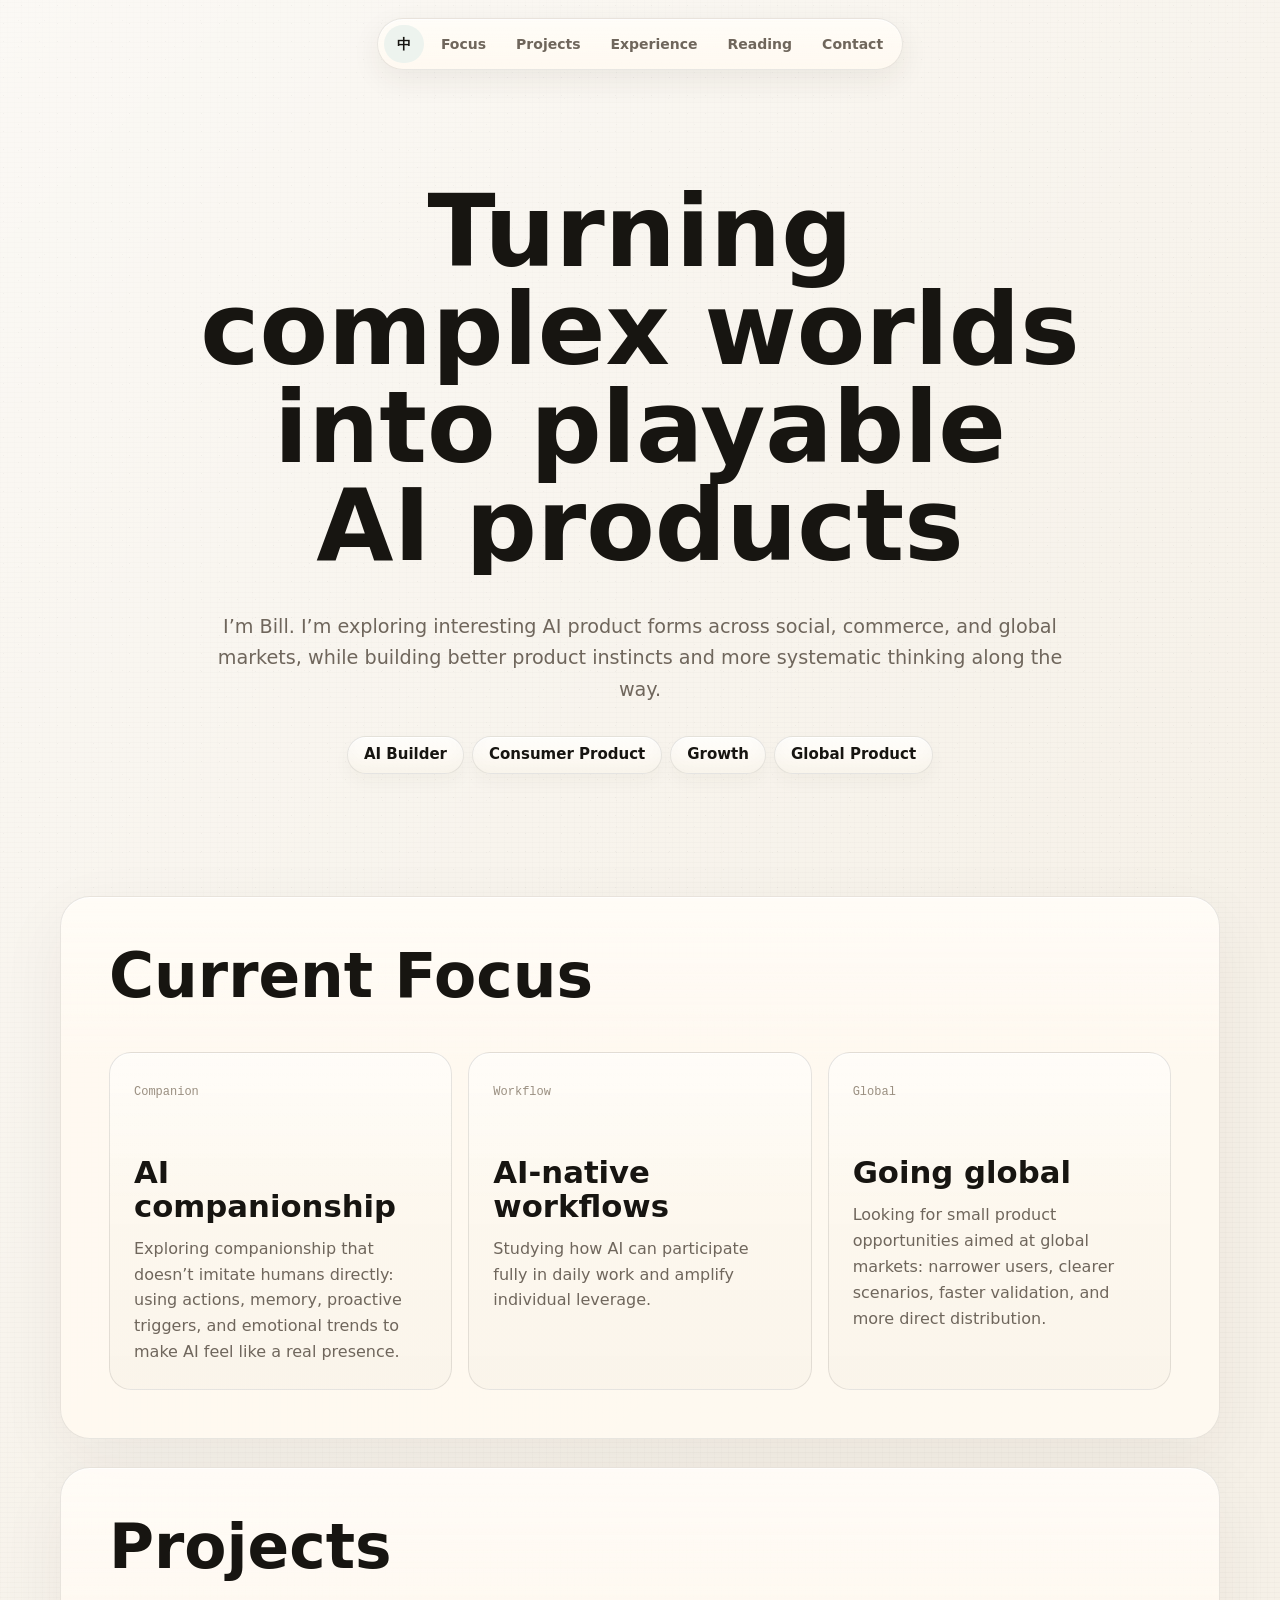
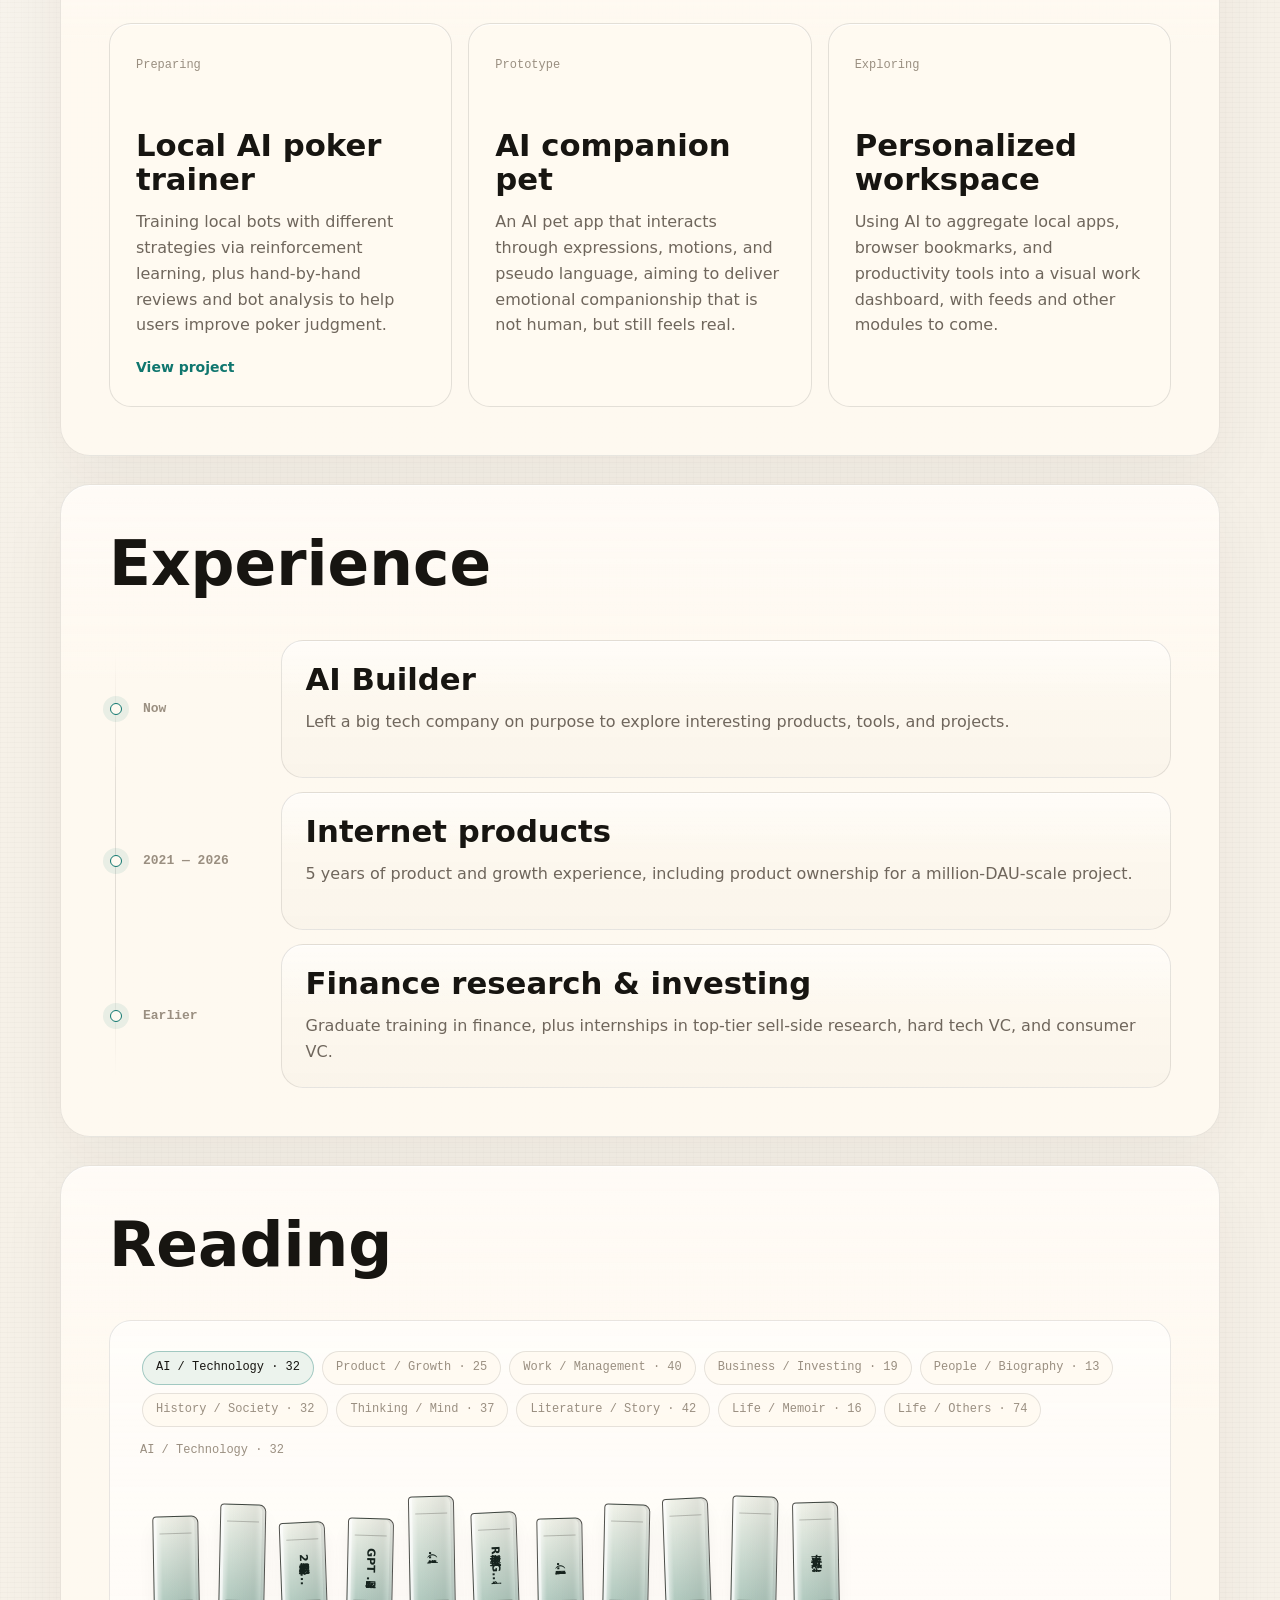
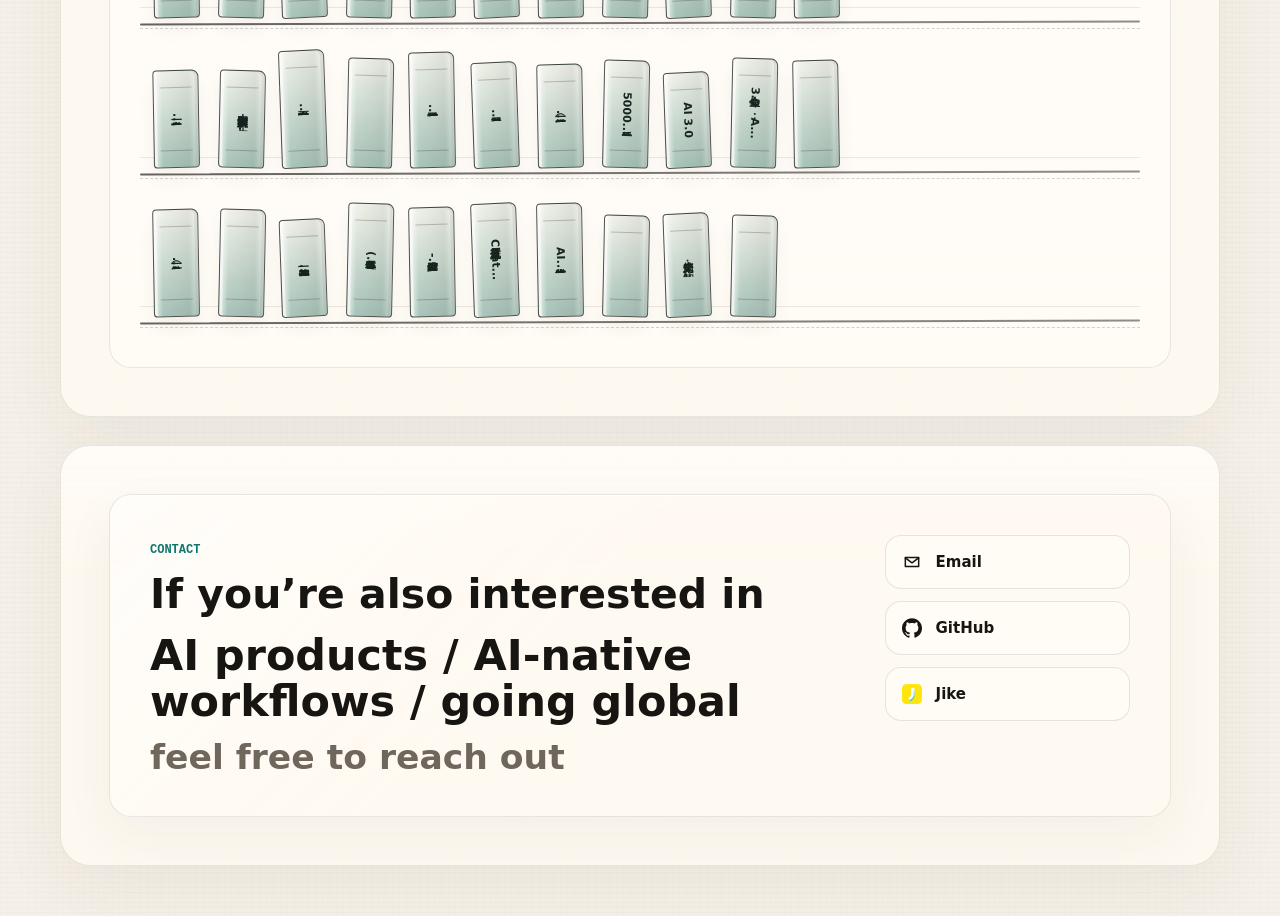
==== commit bf327e92: "feat: add poker project card CTA" ====
--- a/en/index.html
+++ b/en/index.html
@@ -80,11 +80,12 @@
       <section id="projects" class="feature-block container reveal">
         <div class="block-head"><div><h2>Projects</h2></div></div>
         <div class="card-grid projects">
-          <article class="content-card project-card">
+          <a class="content-card project-card" href="https://github.com/billxfan/poker-ai" target="_blank" rel="noopener noreferrer" aria-label="View the Local AI poker trainer project on GitHub">
             <span class="card-label">Preparing</span>
             <h2>Local AI poker trainer</h2>
             <p>Training local bots with different strategies via reinforcement learning, plus hand-by-hand reviews and bot analysis to help users improve poker judgment.</p>
-          </article>
+            <span class="project-card-cta">View project</span>
+          </a>
           <article class="content-card project-card">
             <span class="card-label">Prototype</span>
             <h2>AI companion pet</h2>
--- a/assets/styles.css
+++ b/assets/styles.css
@@ -491,6 +491,14 @@
 .content-card p {
   margin: 0;
   color: var(--muted);
+}
+
+.project-card-cta {
+  display: inline-flex;
+  margin-top: 18px;
+  color: var(--accent);
+  font-size: 14px;
+  font-weight: 650;
 }
 
 .project-card-link {
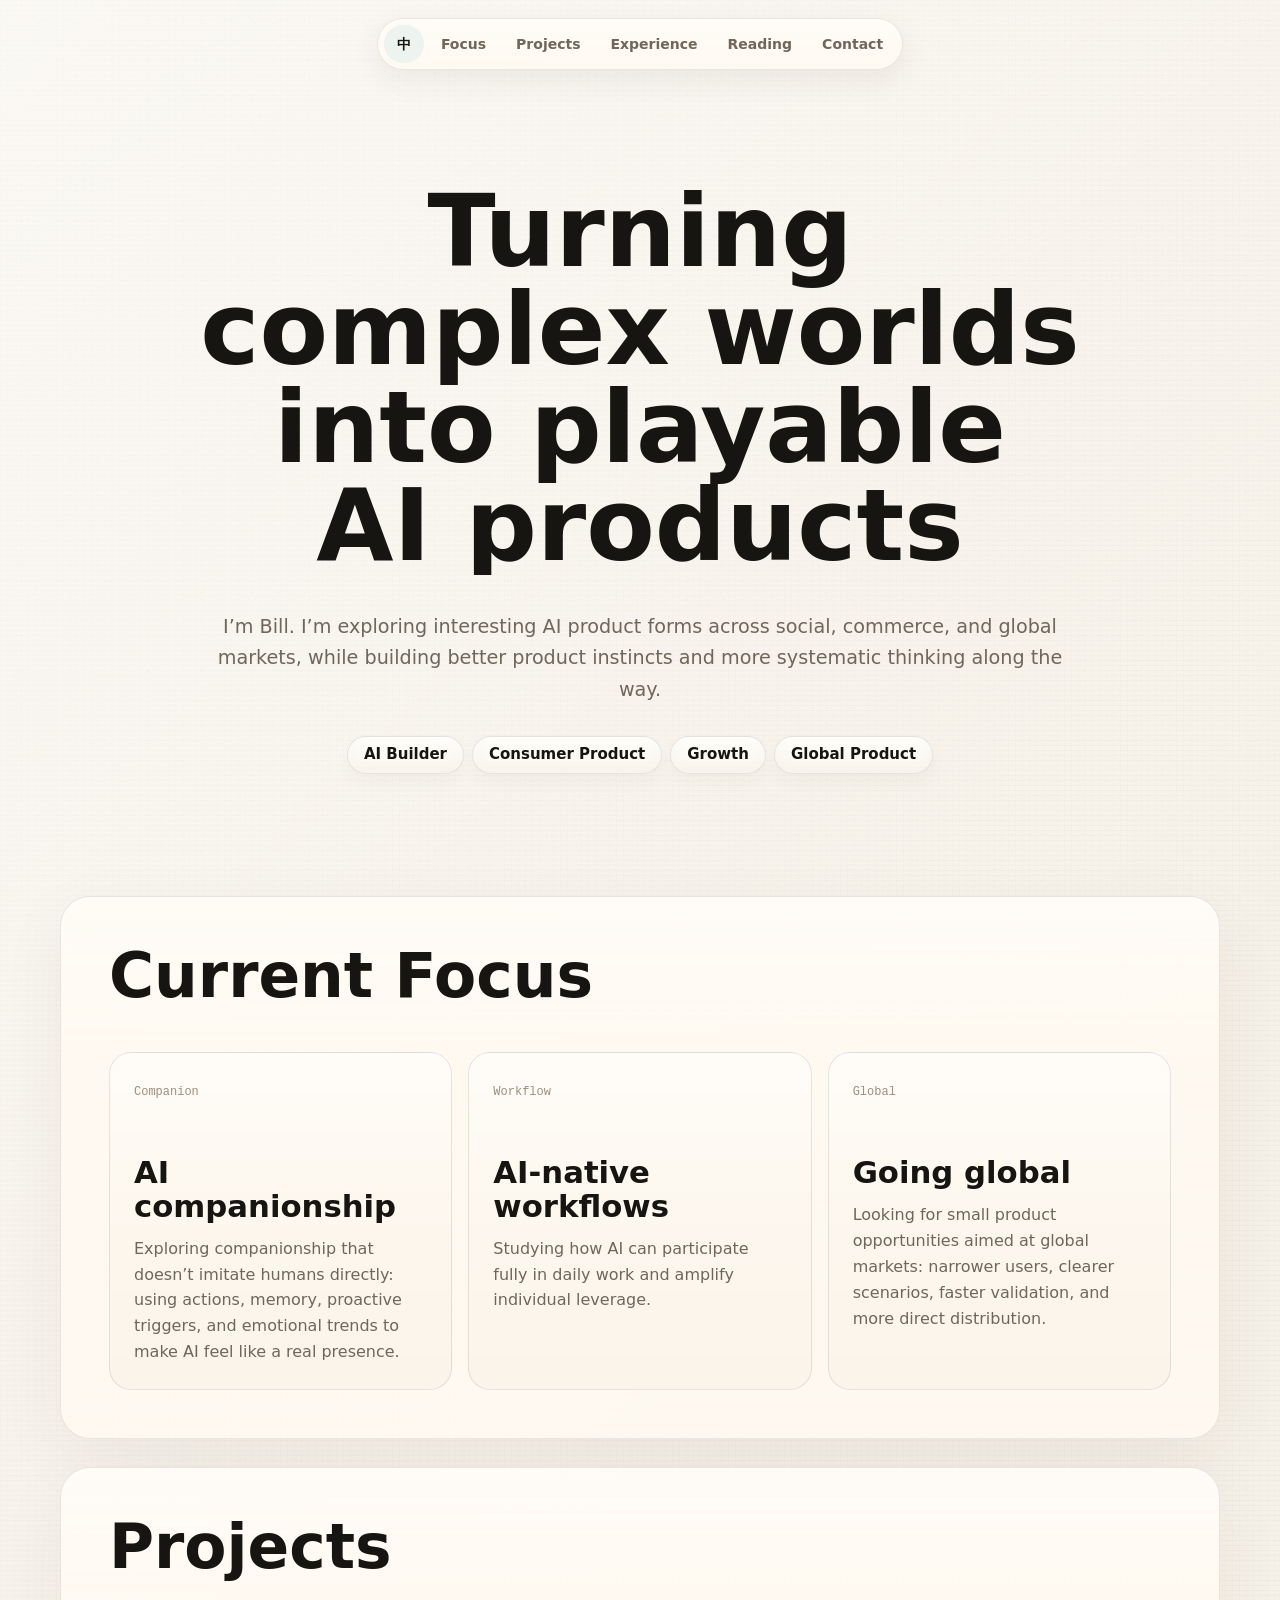
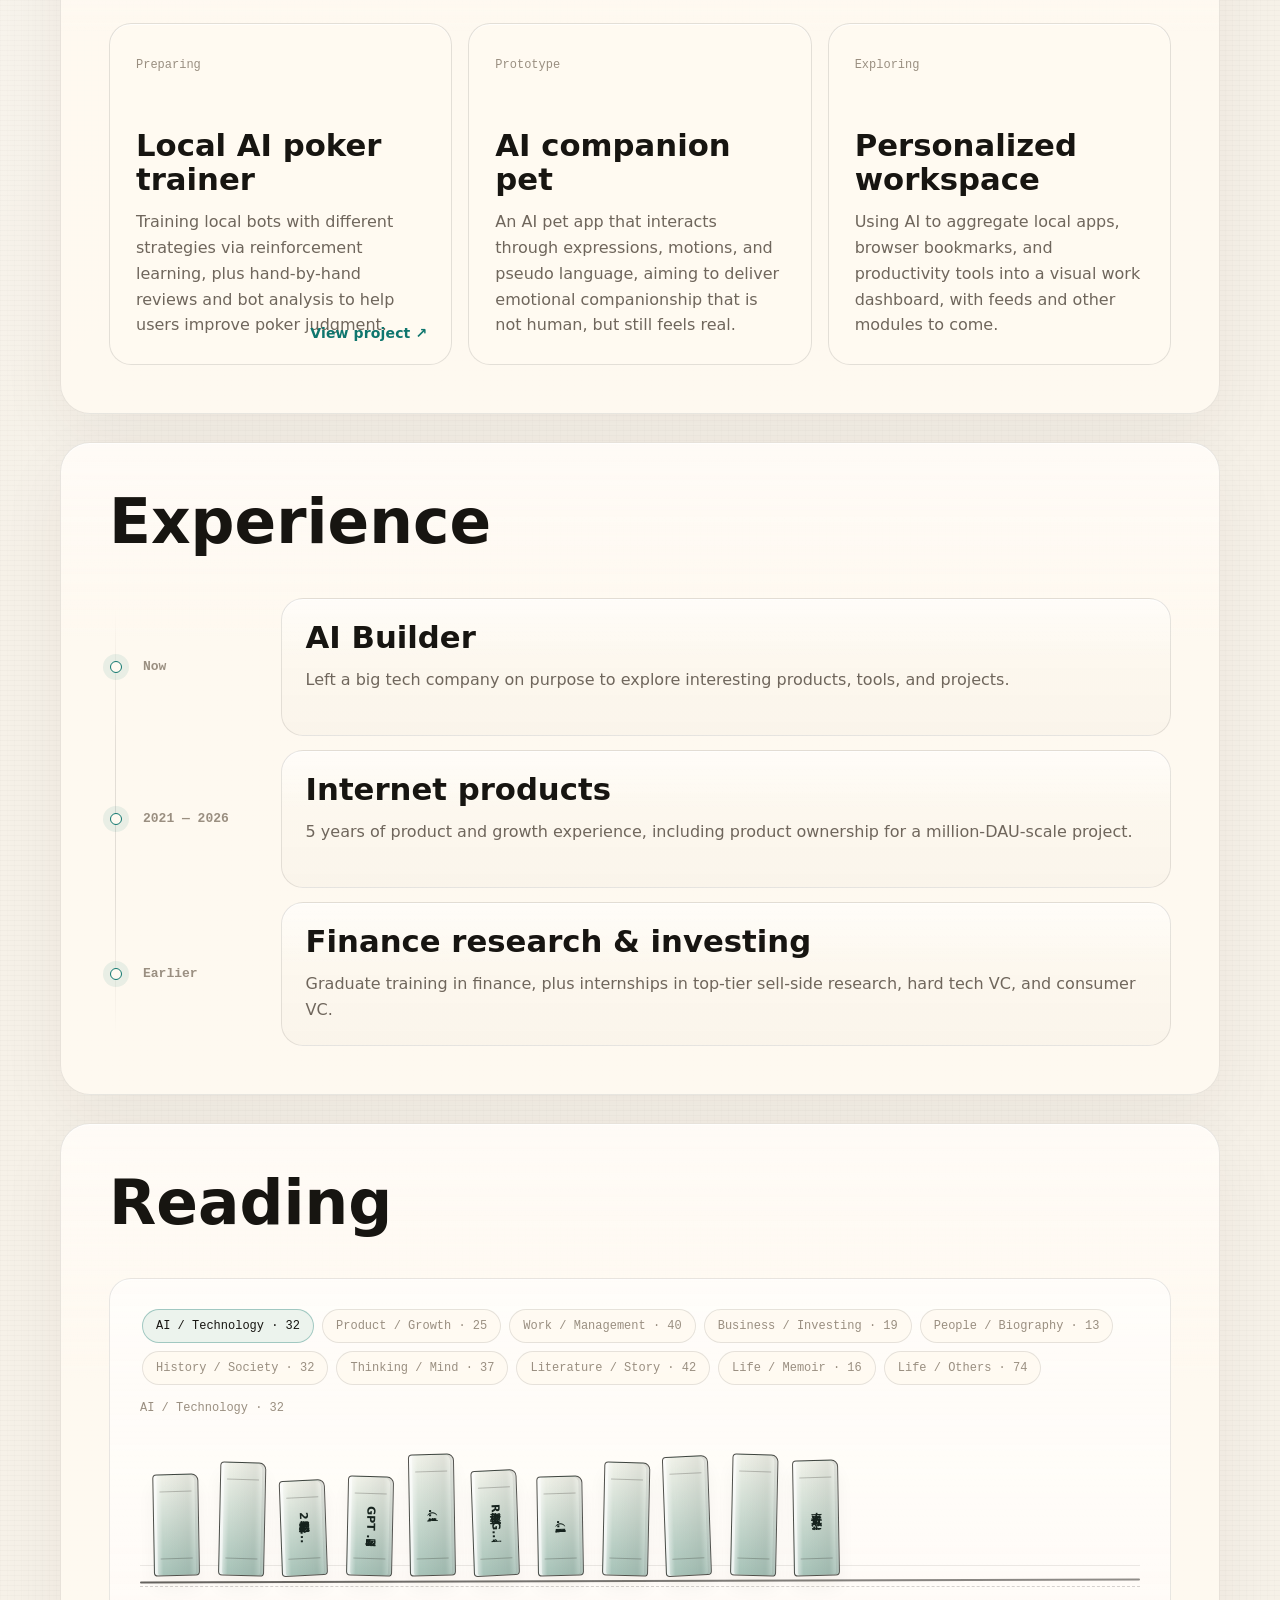
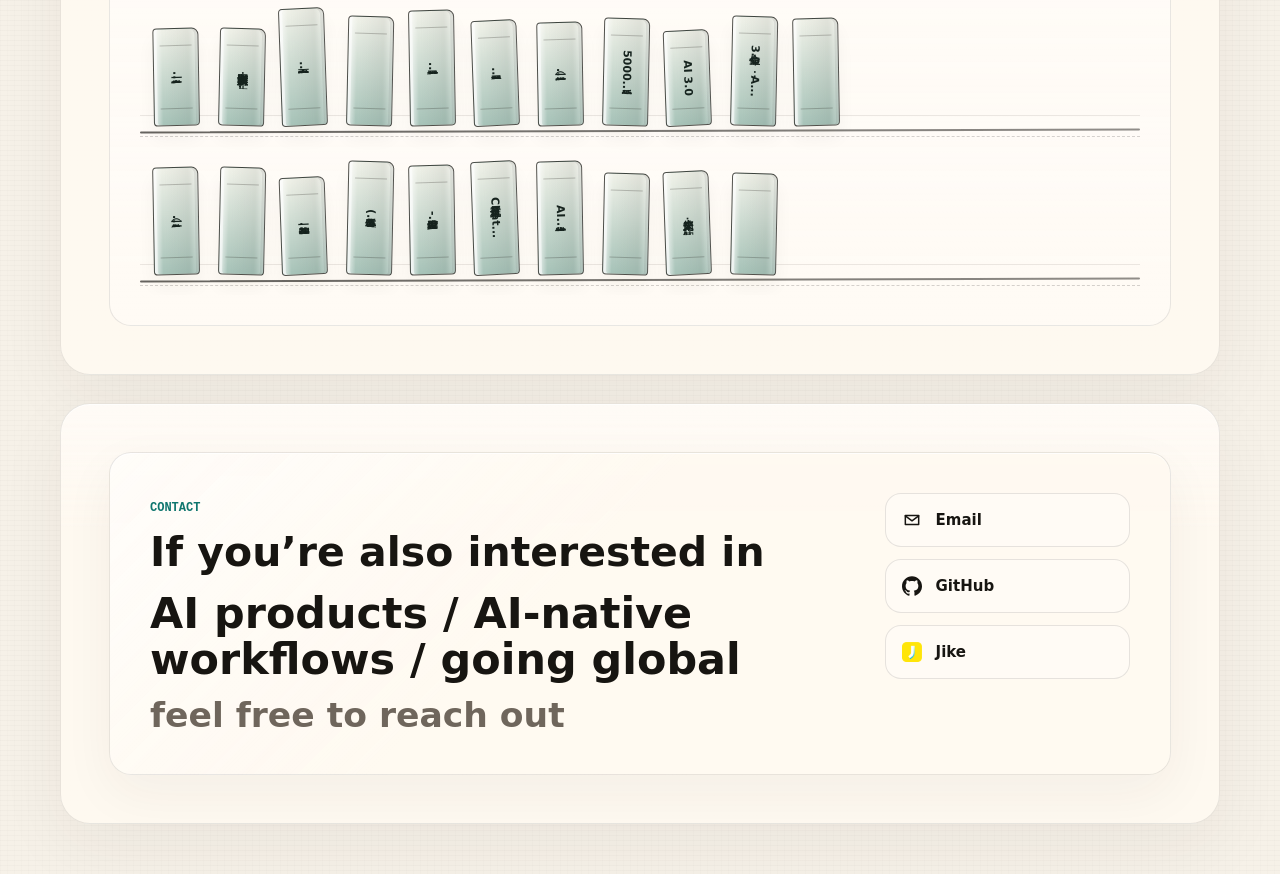
==== commit 84083bfa: "fix: position poker project CTA" ====
--- a/en/index.html
+++ b/en/index.html
@@ -84,7 +84,7 @@
             <span class="card-label">Preparing</span>
             <h2>Local AI poker trainer</h2>
             <p>Training local bots with different strategies via reinforcement learning, plus hand-by-hand reviews and bot analysis to help users improve poker judgment.</p>
-            <span class="project-card-cta">View project</span>
+            <span class="project-card-cta">View project ↗</span>
           </a>
           <article class="content-card project-card">
             <span class="card-label">Prototype</span>
--- a/assets/styles.css
+++ b/assets/styles.css
@@ -494,11 +494,16 @@
 }
 
 .project-card-cta {
+  position: absolute;
+  right: 24px;
+  bottom: 20px;
   display: inline-flex;
-  margin-top: 18px;
+  align-items: center;
+  justify-content: center;
   color: var(--accent);
   font-size: 14px;
   font-weight: 650;
+  letter-spacing: 0.01em;
 }
 
 .project-card-link {
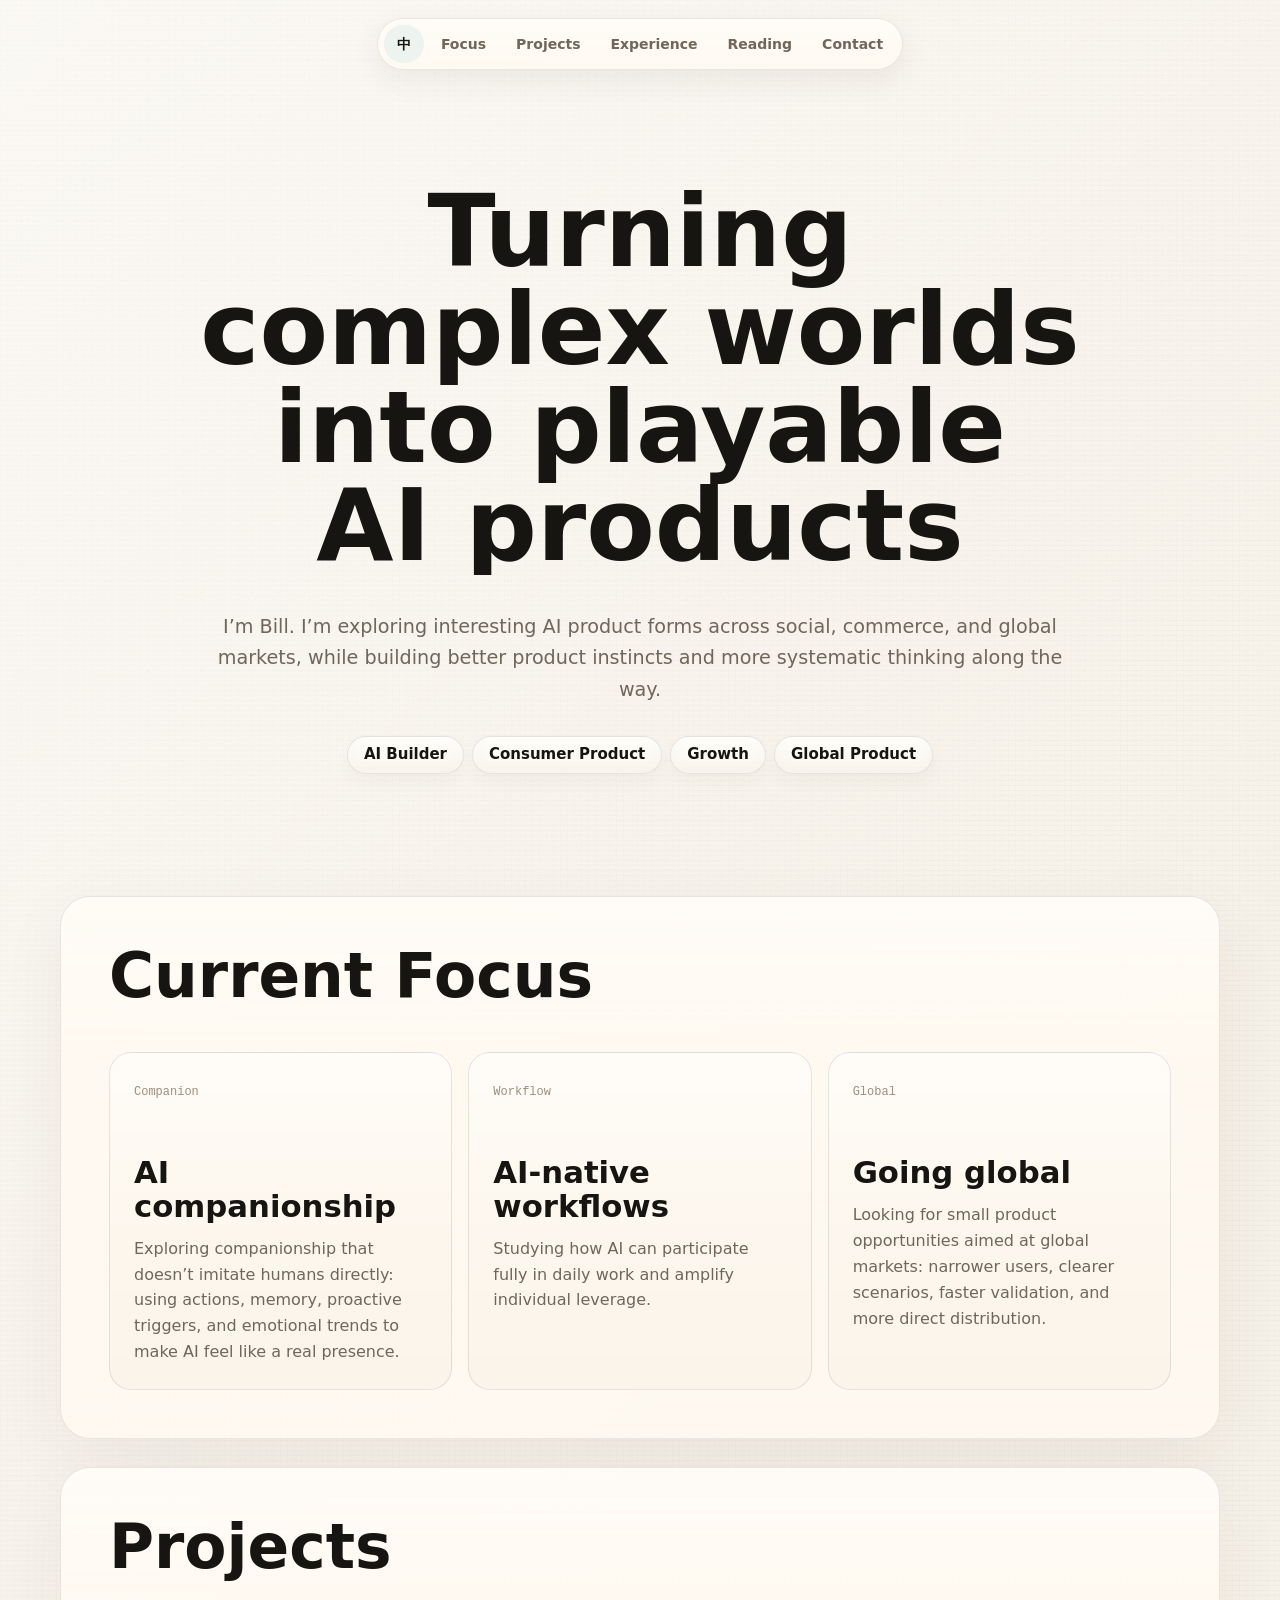
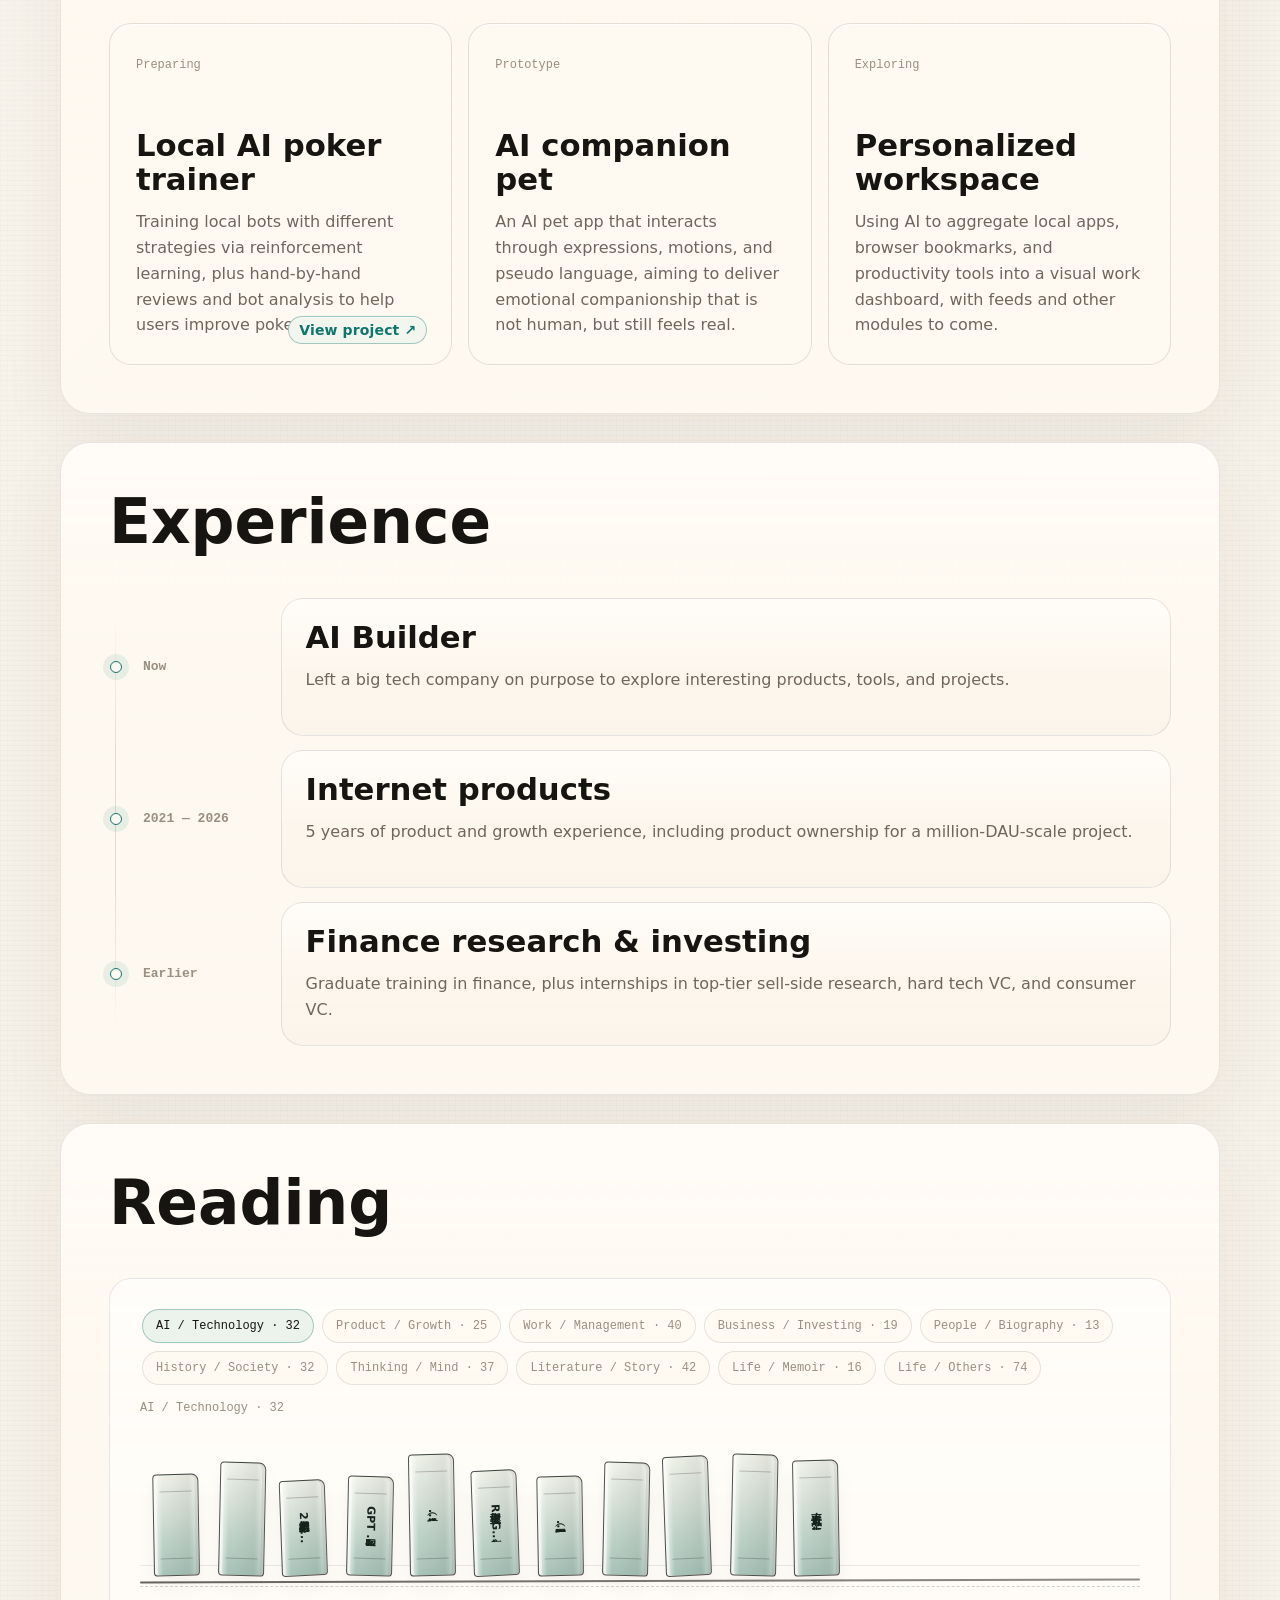
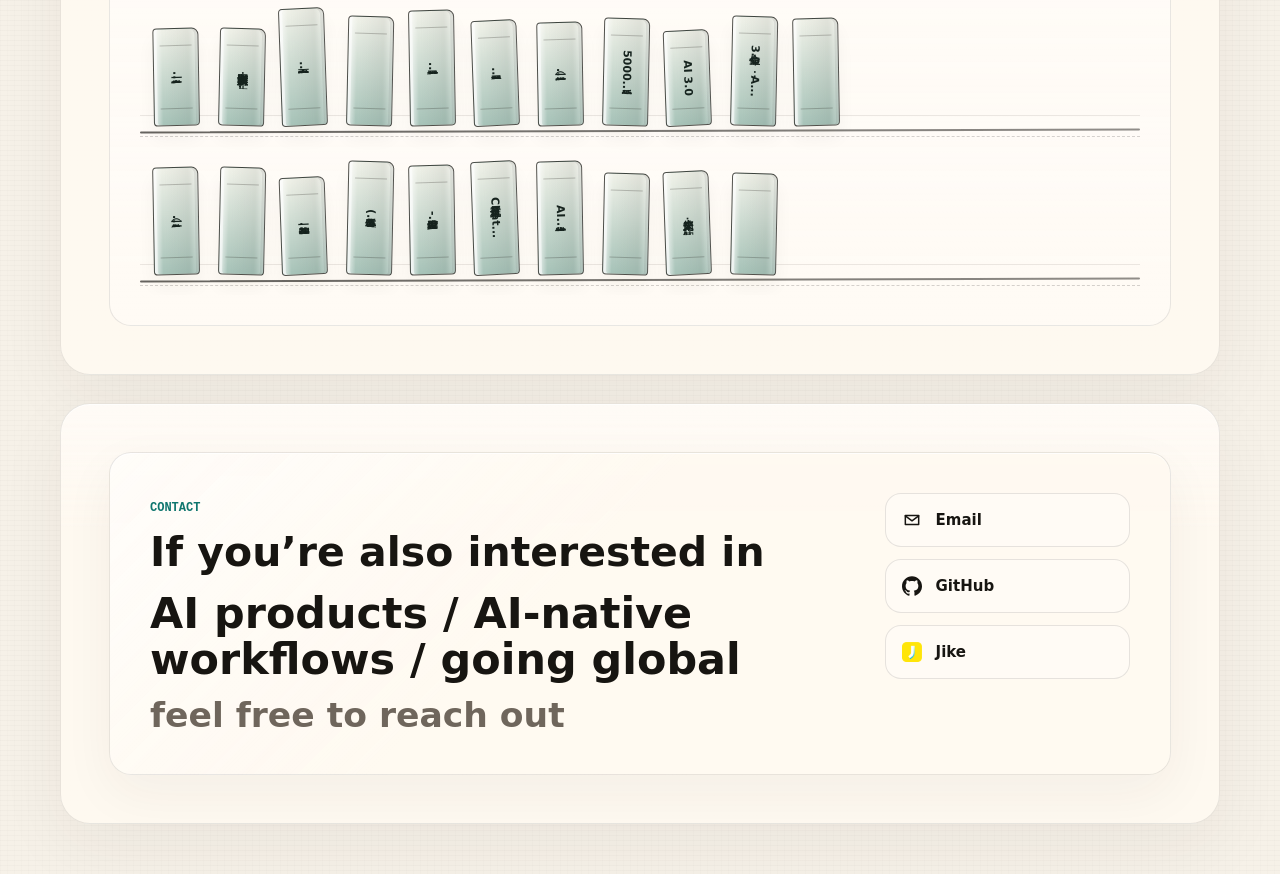
==== commit f5338971: "fix: refresh project CTA deployment assets" ====
--- a/en/index.html
+++ b/en/index.html
@@ -14,7 +14,7 @@
     <link rel="alternate" hreflang="zh-CN" href="https://billxfan.com/">
     <link rel="alternate" hreflang="en" href="https://billxfan.com/en/">
     <link rel="icon" href="../assets/favicon-bill.svg?v=3" type="image/svg+xml">
-    <link rel="stylesheet" href="../assets/styles.css?v=20260521-17">
+    <link rel="stylesheet" href="../assets/styles.css?v=20260528-cta">
     <script>
       const siteUrl = new URL(window.location.pathname.replace(/\/?$/, "/"), window.location.origin).href;
       document.querySelector('meta[property="og:url"]')?.setAttribute("content", siteUrl);
--- a/assets/styles.css
+++ b/assets/styles.css
@@ -500,10 +500,16 @@
   display: inline-flex;
   align-items: center;
   justify-content: center;
+  min-height: 28px;
+  padding: 0 10px;
+  border: 1px solid color-mix(in srgb, var(--accent) 36%, transparent);
+  border-radius: 999px;
+  background: color-mix(in srgb, var(--accent-soft) 46%, var(--paper));
   color: var(--accent);
   font-size: 14px;
   font-weight: 650;
   letter-spacing: 0.01em;
+  box-shadow: inset 0 1px 0 rgba(255,255,255,0.72);
 }
 
 .project-card-link {
